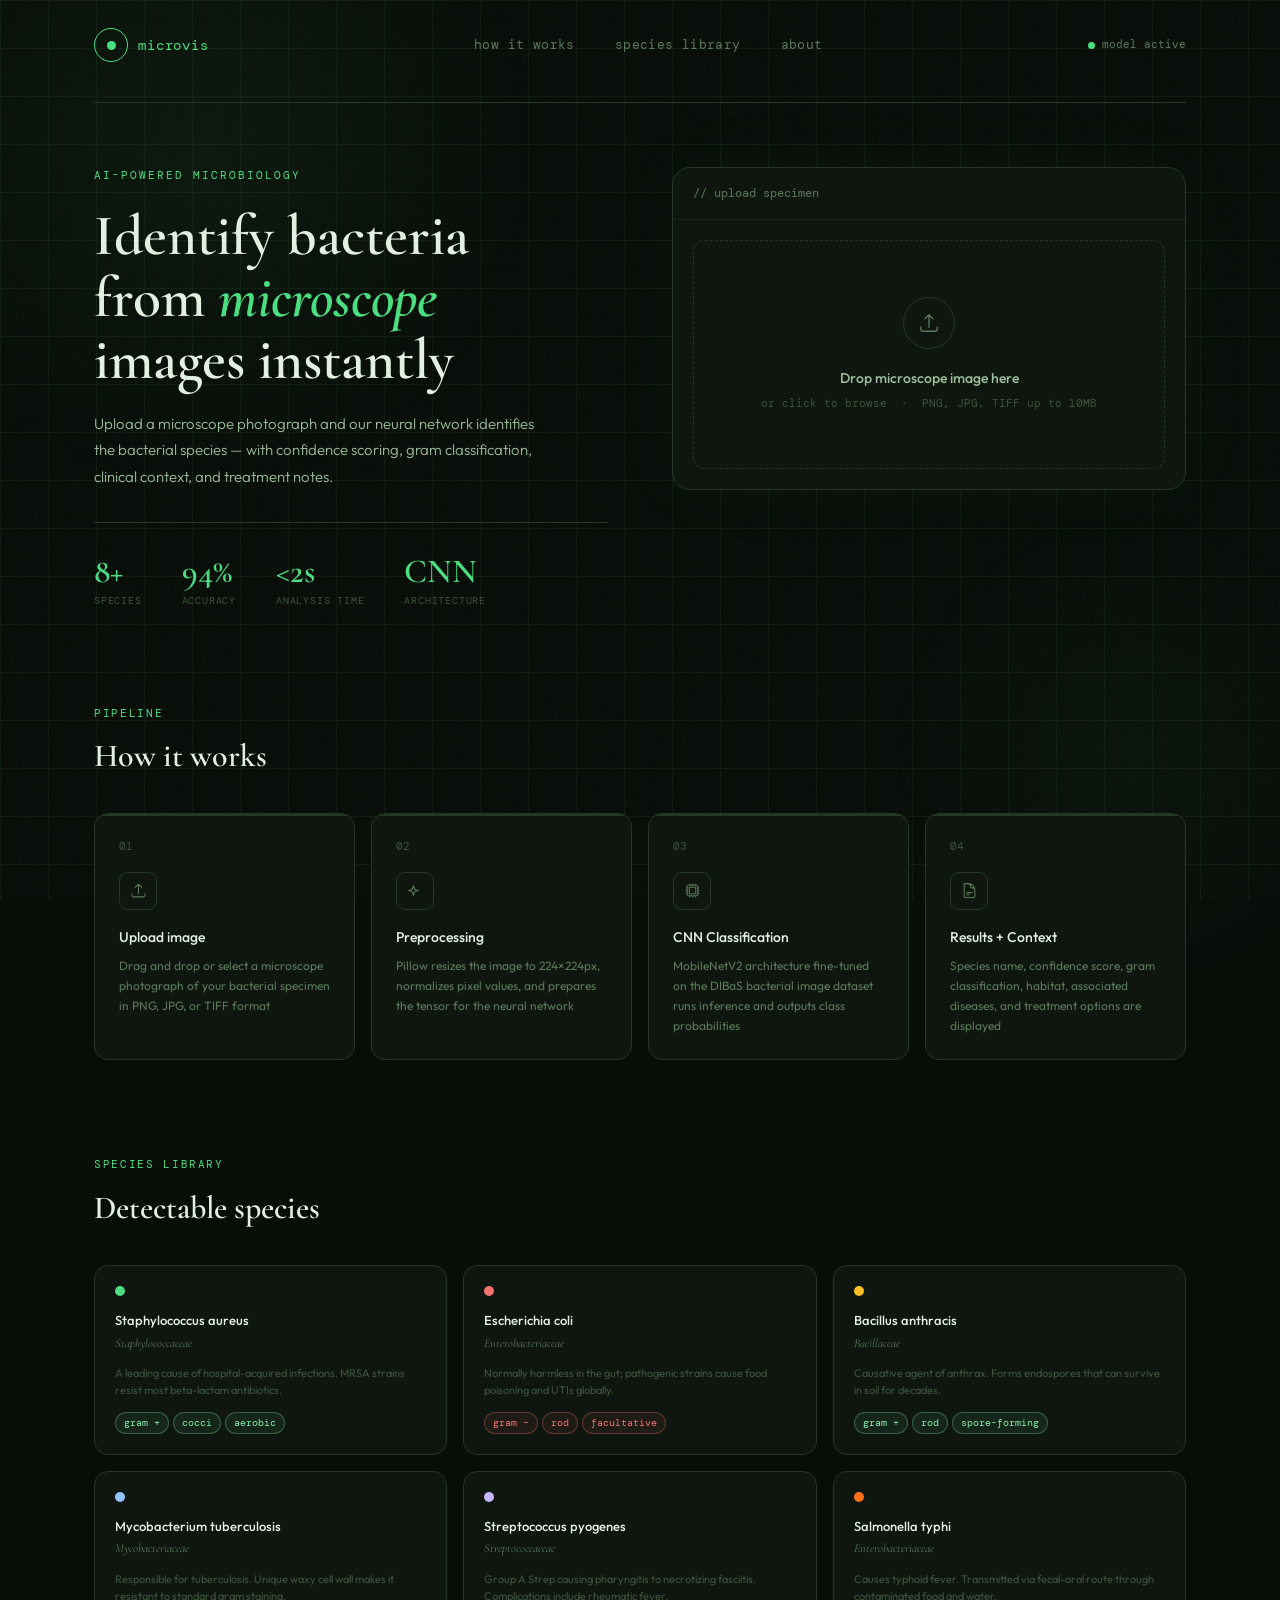
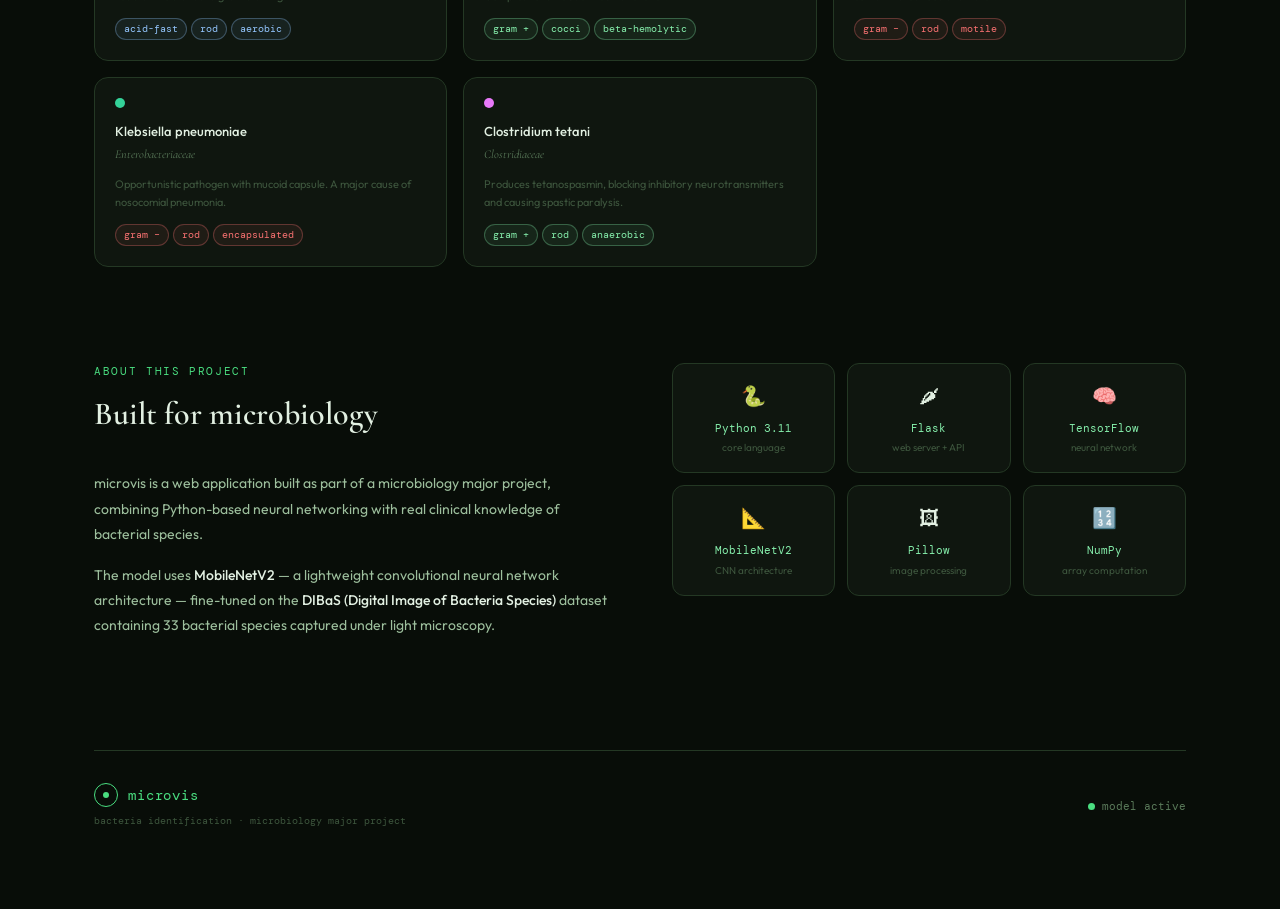
==== templates/index.html @ f68aeee7 "Add files via upload" ====
<!DOCTYPE html>
<html lang="en">
<head>
<meta charset="UTF-8">
<meta name="viewport" content="width=device-width, initial-scale=1.0">
<title>microvis — Bacteria Identifier</title>
<link rel="preconnect" href="https://fonts.googleapis.com">
<link href="https://fonts.googleapis.com/css2?family=Cormorant+Garamond:ital,wght@0,400;0,500;0,600;1,400&family=DM+Mono:wght@400;500&family=Outfit:wght@300;400;500;600&display=swap" rel="stylesheet">
<link rel="stylesheet" href="/static/css/style.css">
</head>
<body>

<div class="noise"></div>
<div class="grid-bg"></div>
<div class="glow-orb"></div>
<div class="glow-orb2"></div>

<div class="wrap">

  <!-- ── HEADER ── -->
  <header>
    <div class="logo">
      <div class="logo-icon"></div>
      <span class="logo-text">microvis</span>
    </div>
    <nav class="nav">
      <a href="#how-it-works">how it works</a>
      <a href="#species">species library</a>
      <a href="#about">about</a>
    </nav>
    <div class="model-status">
      <div class="status-dot"></div>
      <span>model active</span>
    </div>
  </header>

  <!-- ── HERO ── -->
  <section class="hero">
    <div class="hero-left">
      <div class="eyebrow">AI-powered microbiology</div>
      <h1 class="hero-title">
        Identify bacteria<br>
        from <em>microscope</em><br>
        images instantly
      </h1>
      <p class="hero-sub">
        Upload a microscope photograph and our neural network identifies the bacterial
        species — with confidence scoring, gram classification, clinical context, and treatment notes.
      </p>
      <div class="stats-row">
        <div class="stat">
          <div class="stat-num">8+</div>
          <div class="stat-label">species</div>
        </div>
        <div class="stat">
          <div class="stat-num">94%</div>
          <div class="stat-label">accuracy</div>
        </div>
        <div class="stat">
          <div class="stat-num">&lt;2s</div>
          <div class="stat-label">analysis time</div>
        </div>
        <div class="stat">
          <div class="stat-num">CNN</div>
          <div class="stat-label">architecture</div>
        </div>
      </div>
    </div>

    <!-- ── UPLOAD CARD ── -->
    <div class="upload-card">
      <div class="upload-header">
        <span class="upload-title">// upload specimen</span>
        <div class="upload-actions">
          <button class="reset-btn" id="resetBtn" onclick="resetUpload()" style="display:none">↺ reset</button>
        </div>
      </div>

      <!-- Drop Zone -->
      <div class="drop-zone" id="dropZone">
        <input type="file" id="fileInput" accept="image/*">
        <label for="fileInput" class="drop-label">
          <div class="drop-icon">
            <svg fill="none" viewBox="0 0 24 24" stroke-width="1.5" stroke="currentColor">
              <path stroke-linecap="round" stroke-linejoin="round" d="M3 16.5v2.25A2.25 2.25 0 005.25 21h13.5A2.25 2.25 0 0021 18.75V16.5m-13.5-9L12 3m0 0l4.5 4.5M12 3v13.5"/>
            </svg>
          </div>
          <div class="drop-text">Drop microscope image here</div>
          <div class="drop-sub">or click to browse &nbsp;·&nbsp; PNG, JPG, TIFF up to 10MB</div>
        </label>
      </div>

      <!-- Preview -->
      <div class="preview-area" id="previewArea" style="display:none">
        <div class="preview-img-wrap">
          <img id="previewImg" src="" alt="Preview">
          <div class="preview-overlay">
            <div class="preview-meta">
              <span class="preview-filename" id="previewName"></span>
              <span class="preview-size" id="previewSize"></span>
            </div>
          </div>
        </div>
        <button class="analyze-btn" id="analyzeBtn" onclick="runAnalysis()">
          <svg width="16" height="16" fill="none" viewBox="0 0 24 24" stroke-width="2" stroke="currentColor">
            <path stroke-linecap="round" stroke-linejoin="round" d="M9.813 15.904L9 18.75l-.813-2.846a4.5 4.5 0 00-3.09-3.09L2.25 12l2.846-.813a4.5 4.5 0 003.09-3.09L9 5.25l.813 2.846a4.5 4.5 0 003.09 3.09L15.75 12l-2.846.813a4.5 4.5 0 00-3.09 3.09z"/>
          </svg>
          analyze specimen
        </button>
      </div>

      <!-- Loading -->
      <div class="result-loading" id="resultLoading" style="display:none">
        <div class="loader-wrap">
          <div class="loader"><span></span><span></span><span></span><span></span></div>
          <div class="loading-steps" id="loadingSteps">
            <div class="lstep active" data-step="0">initializing neural network</div>
            <div class="lstep" data-step="1">preprocessing image</div>
            <div class="lstep" data-step="2">extracting features</div>
            <div class="lstep" data-step="3">running classification</div>
            <div class="lstep" data-step="4">computing confidence</div>
          </div>
        </div>
      </div>

      <!-- Result -->
      <div class="result-panel" id="resultPanel" style="display:none">
        <div class="result-badge">
          <div class="result-dot"></div>
          <span>specimen identified</span>
        </div>
        <div class="result-top">
          <div>
            <div class="result-name" id="rName"></div>
            <div class="result-latin" id="rFamily"></div>
          </div>
          <div class="result-conf-circle" id="rConfCircle">
            <svg viewBox="0 0 44 44" class="conf-svg">
              <circle cx="22" cy="22" r="18" fill="none" stroke="var(--border2)" stroke-width="2"/>
              <circle cx="22" cy="22" r="18" fill="none" stroke="var(--accent)" stroke-width="2"
                stroke-dasharray="113" stroke-dashoffset="113"
                stroke-linecap="round" transform="rotate(-90 22 22)"
                id="confCirclePath"/>
            </svg>
            <div class="conf-label-inner">
              <span class="conf-pct" id="rConfPct">0%</span>
              <span class="conf-word">conf.</span>
            </div>
          </div>
        </div>

        <div class="result-tags" id="rTags"></div>

        <div class="result-section">
          <div class="result-section-label">clinical significance</div>
          <div class="result-section-text" id="rClinical"></div>
        </div>

        <div class="result-grid">
          <div class="result-mini">
            <div class="result-mini-label">habitat</div>
            <div class="result-mini-val" id="rHabitat"></div>
          </div>
          <div class="result-mini">
            <div class="result-mini-label">treatment</div>
            <div class="result-mini-val" id="rTreatment"></div>
          </div>
        </div>

        <div class="result-section">
          <div class="result-section-label">associated diseases</div>
          <div class="disease-tags" id="rDiseases"></div>
        </div>

        <div class="alt-predictions" id="altPredictions"></div>
      </div>
    </div>
  </section>

  <!-- ── HOW IT WORKS ── -->
  <section id="how-it-works" class="section">
    <div class="section-eyebrow">pipeline</div>
    <div class="section-title">How it works</div>
    <div class="steps">
      <div class="step">
        <div class="step-num">01</div>
        <div class="step-icon">
          <svg fill="none" viewBox="0 0 24 24" stroke-width="1.5" stroke="currentColor">
            <path stroke-linecap="round" stroke-linejoin="round" d="M3 16.5v2.25A2.25 2.25 0 005.25 21h13.5A2.25 2.25 0 0021 18.75V16.5m-13.5-9L12 3m0 0l4.5 4.5M12 3v13.5"/>
          </svg>
        </div>
        <div class="step-name">Upload image</div>
        <div class="step-desc">Drag and drop or select a microscope photograph of your bacterial specimen in PNG, JPG, or TIFF format</div>
      </div>
      <div class="step">
        <div class="step-num">02</div>
        <div class="step-icon">
          <svg fill="none" viewBox="0 0 24 24" stroke-width="1.5" stroke="currentColor">
            <path stroke-linecap="round" stroke-linejoin="round" d="M9.813 15.904L9 18.75l-.813-2.846a4.5 4.5 0 00-3.09-3.09L2.25 12l2.846-.813a4.5 4.5 0 003.09-3.09L9 5.25l.813 2.846a4.5 4.5 0 003.09 3.09L15.75 12l-2.846.813a4.5 4.5 0 00-3.09 3.09z"/>
          </svg>
        </div>
        <div class="step-name">Preprocessing</div>
        <div class="step-desc">Pillow resizes the image to 224×224px, normalizes pixel values, and prepares the tensor for the neural network</div>
      </div>
      <div class="step">
        <div class="step-num">03</div>
        <div class="step-icon">
          <svg fill="none" viewBox="0 0 24 24" stroke-width="1.5" stroke="currentColor">
            <path stroke-linecap="round" stroke-linejoin="round" d="M8.25 3v1.5M4.5 8.25H3m18 0h-1.5M4.5 12H3m18 0h-1.5m-15 3.75H3m18 0h-1.5M8.25 19.5V21M12 3v1.5m0 15V21m3.75-18v1.5m0 15V21m-9-1.5h10.5a2.25 2.25 0 002.25-2.25V6.75a2.25 2.25 0 00-2.25-2.25H6.75A2.25 2.25 0 004.5 6.75v10.5a2.25 2.25 0 002.25 2.25zm.75-12h9v9h-9v-9z"/>
          </svg>
        </div>
        <div class="step-name">CNN Classification</div>
        <div class="step-desc">MobileNetV2 architecture fine-tuned on the DIBaS bacterial image dataset runs inference and outputs class probabilities</div>
      </div>
      <div class="step">
        <div class="step-num">04</div>
        <div class="step-icon">
          <svg fill="none" viewBox="0 0 24 24" stroke-width="1.5" stroke="currentColor">
            <path stroke-linecap="round" stroke-linejoin="round" d="M19.5 14.25v-2.625a3.375 3.375 0 00-3.375-3.375h-1.5A1.125 1.125 0 0113.5 7.125v-1.5a3.375 3.375 0 00-3.375-3.375H8.25m0 12.75h7.5m-7.5 3H12M10.5 2.25H5.625c-.621 0-1.125.504-1.125 1.125v17.25c0 .621.504 1.125 1.125 1.125h12.75c.621 0 1.125-.504 1.125-1.125V11.25a9 9 0 00-9-9z"/>
          </svg>
        </div>
        <div class="step-name">Results + Context</div>
        <div class="step-desc">Species name, confidence score, gram classification, habitat, associated diseases, and treatment options are displayed</div>
      </div>
    </div>
  </section>

  <!-- ── SPECIES LIBRARY ── -->
  <section id="species" class="section">
    <div class="section-eyebrow">species library</div>
    <div class="section-title">Detectable species</div>
    <div class="bacteria-grid" id="bacGrid"></div>
  </section>

  <!-- ── ABOUT ── -->
  <section id="about" class="section about-section">
    <div class="about-left">
      <div class="section-eyebrow">about this project</div>
      <div class="section-title">Built for microbiology</div>
      <p class="about-text">
        microvis is a web application built as part of a microbiology major project, combining
        Python-based neural networking with real clinical knowledge of bacterial species.
      </p>
      <p class="about-text">
        The model uses <strong>MobileNetV2</strong> — a lightweight convolutional neural network
        architecture — fine-tuned on the <strong>DIBaS (Digital Image of Bacteria Species)</strong>
        dataset containing 33 bacterial species captured under light microscopy.
      </p>
    </div>
    <div class="tech-grid">
      <div class="tech-card">
        <div class="tech-icon">🐍</div>
        <div class="tech-name">Python 3.11</div>
        <div class="tech-role">core language</div>
      </div>
      <div class="tech-card">
        <div class="tech-icon">🌶</div>
        <div class="tech-name">Flask</div>
        <div class="tech-role">web server + API</div>
      </div>
      <div class="tech-card">
        <div class="tech-icon">🧠</div>
        <div class="tech-name">TensorFlow</div>
        <div class="tech-role">neural network</div>
      </div>
      <div class="tech-card">
        <div class="tech-icon">📐</div>
        <div class="tech-name">MobileNetV2</div>
        <div class="tech-role">CNN architecture</div>
      </div>
      <div class="tech-card">
        <div class="tech-icon">🖼</div>
        <div class="tech-name">Pillow</div>
        <div class="tech-role">image processing</div>
      </div>
      <div class="tech-card">
        <div class="tech-icon">🔢</div>
        <div class="tech-name">NumPy</div>
        <div class="tech-role">array computation</div>
      </div>
    </div>
  </section>

  <!-- ── FOOTER ── -->
  <footer>
    <div class="footer-left">
      <div class="logo">
        <div class="logo-icon small"></div>
        <span class="logo-text">microvis</span>
      </div>
      <div class="footer-sub">bacteria identification · microbiology major project</div>
    </div>
    <div class="footer-right">
      <div class="model-status">
        <div class="status-dot"></div>
        <span>model active</span>
      </div>
    </div>
  </footer>

</div>

<script src="/static/js/main.js"></script>
</body>
</html>
---- static/css/style.css ----
/* ── Reset & Root ────────────────────────────────────────────────────────────── */
*, *::before, *::after { margin: 0; padding: 0; box-sizing: border-box; }

:root {
  --bg: #080d08;
  --surface: #0f160f;
  --surface2: #141e14;
  --surface3: #192419;
  --border: #1a2a1a;
  --border2: #243824;
  --border3: #2e472e;
  --accent: #4ade80;
  --accent2: #86efac;
  --accent-dim: #14532d;
  --text: #e2f0e2;
  --text2: #9dbf9d;
  --text3: #5a7a5a;
  --text4: #3d553d;
  --danger: #f87171;
  --amber: #fbbf24;
  --blue: #93c5fd;
  --purple: #c4b5fd;
  --font-display: 'Cormorant Garamond', Georgia, serif;
  --font-mono: 'DM Mono', 'Courier New', monospace;
  --font-body: 'Outfit', system-ui, sans-serif;
}

html { scroll-behavior: smooth; }

body {
  background: var(--bg);
  color: var(--text);
  font-family: var(--font-body);
  min-height: 100vh;
  overflow-x: hidden;
  line-height: 1.6;
}

/* ── Background Effects ──────────────────────────────────────────────────────── */
.noise {
  position: fixed; inset: 0; pointer-events: none; opacity: 0.025; z-index: 0;
  background-image: url("data:image/svg+xml,%3Csvg viewBox='0 0 256 256' xmlns='http://www.w3.org/2000/svg'%3E%3Cfilter id='n'%3E%3CfeTurbulence type='fractalNoise' baseFrequency='0.9' numOctaves='4' stitchTiles='stitch'/%3E%3C/filter%3E%3Crect width='100%25' height='100%25' filter='url(%23n)'/%3E%3C/svg%3E");
}

.grid-bg {
  position: fixed; inset: 0; pointer-events: none; z-index: 0;
  background-image: linear-gradient(var(--border) 1px, transparent 1px),
    linear-gradient(90deg, var(--border) 1px, transparent 1px);
  background-size: 48px 48px;
  opacity: 0.5;
}

.glow-orb {
  position: fixed; width: 700px; height: 700px; border-radius: 50%;
  background: radial-gradient(circle, rgba(74,222,128,0.055) 0%, transparent 70%);
  top: -200px; left: -150px; pointer-events: none; z-index: 0;
}
.glow-orb2 {
  position: fixed; width: 500px; height: 500px; border-radius: 50%;
  background: radial-gradient(circle, rgba(74,222,128,0.035) 0%, transparent 70%);
  bottom: -100px; right: -100px; pointer-events: none; z-index: 0;
}

/* ── Layout ──────────────────────────────────────────────────────────────────── */
.wrap {
  position: relative; z-index: 1;
  max-width: 1140px; margin: 0 auto;
  padding: 0 1.5rem 5rem;
}

/* ── Header ──────────────────────────────────────────────────────────────────── */
header {
  display: flex; align-items: center; justify-content: space-between;
  padding: 1.75rem 0 2.5rem;
  border-bottom: 0.5px solid var(--border2);
  margin-bottom: 4rem;
  animation: fadeDown 0.6s ease both;
}

.logo { display: flex; align-items: center; gap: 10px; text-decoration: none; }
.logo-icon {
  width: 34px; height: 34px; border: 1.5px solid var(--accent); border-radius: 50%;
  display: flex; align-items: center; justify-content: center; position: relative;
}
.logo-icon::before {
  content: ''; position: absolute; width: 9px; height: 9px;
  border-radius: 50%; background: var(--accent);
  animation: pulse 2.4s ease-in-out infinite;
}
.logo-icon.small { width: 24px; height: 24px; }
.logo-icon.small::before { width: 6px; height: 6px; }
.logo-text {
  font-family: var(--font-mono); font-size: 14px;
  color: var(--accent); letter-spacing: 0.06em;
}

.nav { display: flex; gap: 2.5rem; }
.nav a {
  font-size: 13px; color: var(--text3); text-decoration: none;
  transition: color 0.2s; font-family: var(--font-mono); letter-spacing: 0.03em;
}
.nav a:hover { color: var(--text2); }

.model-status {
  display: flex; align-items: center; gap: 7px;
  font-family: var(--font-mono); font-size: 11px; color: var(--text3);
}
.status-dot {
  width: 7px; height: 7px; border-radius: 50%; background: var(--accent);
  animation: pulse 2.4s ease-in-out infinite;
}

/* ── Animations ──────────────────────────────────────────────────────────────── */
@keyframes pulse {
  0%, 100% { transform: scale(1); opacity: 1; }
  50% { transform: scale(1.4); opacity: 0.5; }
}
@keyframes fadeDown {
  from { opacity: 0; transform: translateY(-12px); }
  to { opacity: 1; transform: translateY(0); }
}
@keyframes fadeUp {
  from { opacity: 0; transform: translateY(16px); }
  to { opacity: 1; transform: translateY(0); }
}
@keyframes bounce {
  0%, 80%, 100% { transform: scale(0.5); opacity: 0.3; }
  40% { transform: scale(1); opacity: 1; }
}
@keyframes fillBar {
  from { width: 0; }
}
@keyframes spin {
  to { transform: rotate(360deg); }
}

/* ── Hero ────────────────────────────────────────────────────────────────────── */
.hero {
  display: grid; grid-template-columns: 1fr 1fr;
  gap: 4rem; align-items: start;
  margin-bottom: 6rem;
  animation: fadeUp 0.7s ease 0.1s both;
}

.eyebrow {
  font-family: var(--font-mono); font-size: 11px; color: var(--accent);
  letter-spacing: 0.18em; text-transform: uppercase; margin-bottom: 1.25rem;
}
.hero-title {
  font-family: var(--font-display); font-size: clamp(2.6rem, 4.5vw, 4.2rem);
  font-weight: 600; line-height: 1.08; color: var(--text); margin-bottom: 1.25rem;
}
.hero-title em { color: var(--accent); font-style: italic; }
.hero-sub {
  font-size: 15px; color: var(--text2); line-height: 1.75;
  font-weight: 300; margin-bottom: 2rem; max-width: 440px;
}

.stats-row { display: flex; gap: 2.5rem; margin-top: 2rem; padding-top: 2rem; border-top: 0.5px solid var(--border2); }
.stat {}
.stat-num { font-family: var(--font-display); font-size: 2.1rem; font-weight: 600; color: var(--accent); line-height: 1; }
.stat-label { font-size: 10px; color: var(--text4); font-family: var(--font-mono); letter-spacing: 0.08em; margin-top: 4px; text-transform: uppercase; }

/* ── Upload Card ─────────────────────────────────────────────────────────────── */
.upload-card {
  background: var(--surface); border: 0.5px solid var(--border2);
  border-radius: 18px; overflow: hidden;
  box-shadow: 0 0 80px rgba(74,222,128,0.04);
}
.upload-header {
  padding: 1rem 1.25rem; border-bottom: 0.5px solid var(--border);
  display: flex; align-items: center; justify-content: space-between;
}
.upload-title { font-size: 12px; color: var(--text3); font-family: var(--font-mono); }
.reset-btn {
  font-size: 11px; font-family: var(--font-mono); color: var(--text3);
  background: none; border: 0.5px solid var(--border2); border-radius: 20px;
  padding: 4px 12px; cursor: pointer; transition: all 0.2s;
}
.reset-btn:hover { color: var(--text2); border-color: var(--border3); }

/* Drop Zone */
.drop-zone { margin: 1.25rem; position: relative; }
#fileInput { display: none; }
.drop-label {
  display: flex; flex-direction: column; align-items: center;
  border: 1px dashed var(--border2); border-radius: 12px;
  padding: 3.5rem 2rem; text-align: center; cursor: pointer;
  transition: all 0.3s;
}
.drop-label:hover { border-color: var(--accent); background: rgba(74,222,128,0.025); }
.drop-zone.dragover .drop-label { border-color: var(--accent); background: rgba(74,222,128,0.04); }
.drop-icon {
  width: 52px; height: 52px; margin-bottom: 1.1rem;
  border: 0.5px solid var(--border2); border-radius: 50%;
  display: flex; align-items: center; justify-content: center;
  transition: all 0.3s;
}
.drop-label:hover .drop-icon { border-color: var(--accent); background: rgba(74,222,128,0.08); }
.drop-icon svg { width: 22px; height: 22px; color: var(--text3); transition: color 0.3s; }
.drop-label:hover .drop-icon svg { color: var(--accent); }
.drop-text { font-size: 14px; color: var(--text2); margin-bottom: 0.35rem; font-weight: 500; }
.drop-sub { font-size: 11px; color: var(--text4); font-family: var(--font-mono); }

/* Preview */
.preview-area { margin: 0 1.25rem 0; }
.preview-img-wrap { position: relative; border-radius: 12px; overflow: hidden; margin-bottom: 1rem; }
#previewImg { width: 100%; height: 220px; object-fit: cover; display: block; }
.preview-overlay {
  position: absolute; inset: 0;
  background: linear-gradient(to top, rgba(8,13,8,0.92) 0%, transparent 55%);
}
.preview-meta { position: absolute; bottom: 12px; left: 14px; right: 14px; }
.preview-filename { font-family: var(--font-mono); font-size: 11px; color: var(--accent2); display: block; }
.preview-size { font-family: var(--font-mono); font-size: 10px; color: var(--text3); margin-top: 2px; display: block; }

.analyze-btn {
  display: flex; align-items: center; justify-content: center; gap: 8px;
  width: 100%; padding: 13px; margin-bottom: 1.25rem;
  background: var(--accent); color: #050f05;
  font-weight: 600; font-size: 14px; letter-spacing: 0.02em;
  border: none; border-radius: 10px; cursor: pointer;
  transition: all 0.2s; font-family: var(--font-body);
}
.analyze-btn:hover { background: var(--accent2); transform: translateY(-1px); }
.analyze-btn:active { transform: scale(0.98); }

/* Loading */
.result-loading { padding: 2rem 1.25rem 1.5rem; }
.loader-wrap { display: flex; flex-direction: column; align-items: center; gap: 1.25rem; }
.loader { display: flex; gap: 5px; }
.loader span {
  width: 7px; height: 7px; border-radius: 50%; background: var(--accent);
  animation: bounce 1.3s ease-in-out infinite;
}
.loader span:nth-child(2) { animation-delay: 0.15s; }
.loader span:nth-child(3) { animation-delay: 0.3s; }
.loader span:nth-child(4) { animation-delay: 0.45s; }
.loading-steps { text-align: center; }
.lstep {
  font-family: var(--font-mono); font-size: 11px; color: var(--text4);
  padding: 3px 0; transition: color 0.3s; display: none;
}
.lstep.active { display: block; color: var(--text2); }

/* Result Panel */
.result-panel { padding: 1.25rem; animation: fadeUp 0.4s ease both; }
.result-badge {
  display: inline-flex; align-items: center; gap: 7px;
  font-family: var(--font-mono); font-size: 10px; color: var(--accent);
  background: rgba(74,222,128,0.08); border: 0.5px solid rgba(74,222,128,0.25);
  padding: 4px 12px; border-radius: 20px; margin-bottom: 1rem; letter-spacing: 0.05em;
}
.result-dot { width: 6px; height: 6px; border-radius: 50%; background: var(--accent); animation: pulse 2s infinite; }

.result-top { display: flex; align-items: flex-start; justify-content: space-between; gap: 1rem; margin-bottom: 1rem; }
.result-name { font-family: var(--font-display); font-size: 1.65rem; font-weight: 600; color: var(--text); line-height: 1.15; }
.result-latin { font-family: var(--font-display); font-size: 13px; color: var(--text3); font-style: italic; margin-top: 3px; }

.result-conf-circle { position: relative; width: 68px; height: 68px; flex-shrink: 0; }
.conf-svg { width: 68px; height: 68px; }
#confCirclePath { transition: stroke-dashoffset 1.2s cubic-bezier(0.4,0,0.2,1); }
.conf-label-inner {
  position: absolute; inset: 0; display: flex; flex-direction: column;
  align-items: center; justify-content: center;
}
.conf-pct { font-family: var(--font-mono); font-size: 13px; font-weight: 500; color: var(--accent); line-height: 1; }
.conf-word { font-family: var(--font-mono); font-size: 8px; color: var(--text4); margin-top: 2px; }

.result-tags { display: flex; flex-wrap: wrap; gap: 5px; margin-bottom: 1rem; }
.rtag {
  font-size: 10px; font-family: var(--font-mono);
  padding: 3px 10px; border-radius: 20px; border: 0.5px solid;
}
.rtag.gp { color: #86efac; border-color: rgba(134,239,172,0.3); background: rgba(134,239,172,0.07); }
.rtag.gn { color: #f87171; border-color: rgba(248,113,113,0.3); background: rgba(248,113,113,0.07); }
.rtag.info { color: #93c5fd; border-color: rgba(147,197,253,0.3); background: rgba(147,197,253,0.07); }
.rtag.neutral { color: var(--text3); border-color: var(--border2); background: var(--surface2); }

.result-section { margin-bottom: 1rem; }
.result-section-label { font-family: var(--font-mono); font-size: 10px; color: var(--text4); letter-spacing: 0.1em; text-transform: uppercase; margin-bottom: 6px; }
.result-section-text { font-size: 12px; color: var(--text2); line-height: 1.7; }

.result-grid { display: grid; grid-template-columns: 1fr 1fr; gap: 0.75rem; margin-bottom: 1rem; }
.result-mini { background: var(--surface2); border: 0.5px solid var(--border); border-radius: 8px; padding: 0.75rem; }
.result-mini-label { font-family: var(--font-mono); font-size: 9px; color: var(--text4); text-transform: uppercase; letter-spacing: 0.1em; margin-bottom: 5px; }
.result-mini-val { font-size: 11px; color: var(--text2); line-height: 1.5; }

.disease-tags { display: flex; flex-wrap: wrap; gap: 5px; }
.dtag {
  font-size: 10px; font-family: var(--font-mono); color: var(--text3);
  border: 0.5px solid var(--border2); border-radius: 4px;
  padding: 3px 8px; background: var(--surface2);
}

.alt-predictions { margin-top: 1rem; padding-top: 1rem; border-top: 0.5px solid var(--border); }
.alt-label { font-family: var(--font-mono); font-size: 10px; color: var(--text4); text-transform: uppercase; letter-spacing: 0.1em; margin-bottom: 8px; }
.alt-item { display: flex; align-items: center; gap: 8px; margin-bottom: 6px; }
.alt-name { font-size: 11px; color: var(--text3); flex: 1; font-style: italic; font-family: var(--font-display); }
.alt-bar-wrap { width: 70px; height: 2px; background: var(--border2); border-radius: 1px; overflow: hidden; }
.alt-bar { height: 100%; background: var(--border3); border-radius: 1px; }
.alt-pct { font-family: var(--font-mono); font-size: 10px; color: var(--text4); min-width: 32px; text-align: right; }

/* ── Sections ────────────────────────────────────────────────────────────────── */
.section { margin-bottom: 6rem; }
.section-eyebrow {
  font-family: var(--font-mono); font-size: 11px; color: var(--accent);
  letter-spacing: 0.15em; text-transform: uppercase; margin-bottom: 0.5rem;
}
.section-title { font-family: var(--font-display); font-size: 2rem; font-weight: 600; color: var(--text); margin-bottom: 2rem; }

/* Steps */
.steps { display: grid; grid-template-columns: repeat(4, 1fr); gap: 1rem; }
.step {
  background: var(--surface); border: 0.5px solid var(--border2);
  border-radius: 14px; padding: 1.5rem; position: relative; overflow: hidden;
  transition: border-color 0.3s, transform 0.3s;
}
.step:hover { border-color: var(--border3); transform: translateY(-2px); }
.step::before {
  content: ''; position: absolute; top: 0; left: 0; right: 0;
  height: 2px; background: var(--border2); transition: background 0.3s;
}
.step:hover::before { background: var(--accent); }
.step-num { font-family: var(--font-mono); font-size: 11px; color: var(--text4); margin-bottom: 1rem; }
.step-icon {
  width: 38px; height: 38px; border: 0.5px solid var(--border2); border-radius: 9px;
  display: flex; align-items: center; justify-content: center; margin-bottom: 1rem;
  transition: all 0.3s;
}
.step:hover .step-icon { border-color: var(--border3); }
.step-icon svg { width: 17px; height: 17px; color: var(--text3); }
.step-name { font-size: 14px; font-weight: 500; color: var(--text); margin-bottom: 0.5rem; }
.step-desc { font-size: 12px; color: var(--text3); line-height: 1.65; }

/* Bacteria Grid */
.bacteria-grid { display: grid; grid-template-columns: repeat(3, 1fr); gap: 1rem; }
.bac-card {
  background: var(--surface); border: 0.5px solid var(--border2);
  border-radius: 14px; padding: 1.25rem; cursor: pointer;
  transition: all 0.3s; position: relative; overflow: hidden;
}
.bac-card:hover { border-color: var(--border3); transform: translateY(-2px); background: var(--surface2); }
.bac-card::before {
  content: ''; position: absolute; top: 0; left: 0; right: 0; height: 2px;
  background: transparent; transition: background 0.3s;
}
.bac-card:hover::before { background: var(--accent); }
.bac-dot { width: 10px; height: 10px; border-radius: 50%; margin-bottom: 0.85rem; }
.bac-name { font-size: 13px; font-weight: 500; color: var(--text); margin-bottom: 3px; }
.bac-latin { font-family: var(--font-display); font-size: 12px; color: var(--text3); font-style: italic; margin-bottom: 0.75rem; }
.bac-clinical { font-size: 11px; color: var(--text4); line-height: 1.6; margin-bottom: 0.75rem; }
.bac-tags { display: flex; flex-wrap: wrap; gap: 4px; }
.bac-tag { font-size: 10px; font-family: var(--font-mono); padding: 2px 8px; border-radius: 20px; border: 0.5px solid; }

/* About */
.about-section { display: grid; grid-template-columns: 1fr 1fr; gap: 4rem; align-items: start; }
.about-text { font-size: 14px; color: var(--text2); line-height: 1.8; margin-bottom: 1rem; }
.about-text strong { color: var(--text); font-weight: 500; }
.tech-grid { display: grid; grid-template-columns: repeat(3, 1fr); gap: 0.75rem; }
.tech-card {
  background: var(--surface); border: 0.5px solid var(--border2);
  border-radius: 12px; padding: 1rem; text-align: center; transition: all 0.3s;
}
.tech-card:hover { border-color: var(--border3); background: var(--surface2); }
.tech-icon { font-size: 20px; margin-bottom: 0.5rem; }
.tech-name { font-family: var(--font-mono); font-size: 11px; color: var(--accent2); margin-bottom: 3px; }
.tech-role { font-size: 10px; color: var(--text4); }

/* Footer */
footer {
  border-top: 0.5px solid var(--border2); padding-top: 2rem;
  display: flex; align-items: center; justify-content: space-between;
  margin-top: 4rem;
}
.footer-sub { font-family: var(--font-mono); font-size: 10px; color: var(--text4); margin-top: 6px; }

/* ── Responsive ──────────────────────────────────────────────────────────────── */
@media (max-width: 900px) {
  .hero { grid-template-columns: 1fr; gap: 3rem; }
  .steps { grid-template-columns: repeat(2, 1fr); }
  .bacteria-grid { grid-template-columns: repeat(2, 1fr); }
  .about-section { grid-template-columns: 1fr; }
  .nav { display: none; }
  .stats-row { gap: 1.5rem; }
}
@media (max-width: 580px) {
  .bacteria-grid { grid-template-columns: 1fr; }
  .tech-grid { grid-template-columns: repeat(2, 1fr); }
  .steps { grid-template-columns: 1fr; }
  .result-grid { grid-template-columns: 1fr; }
}
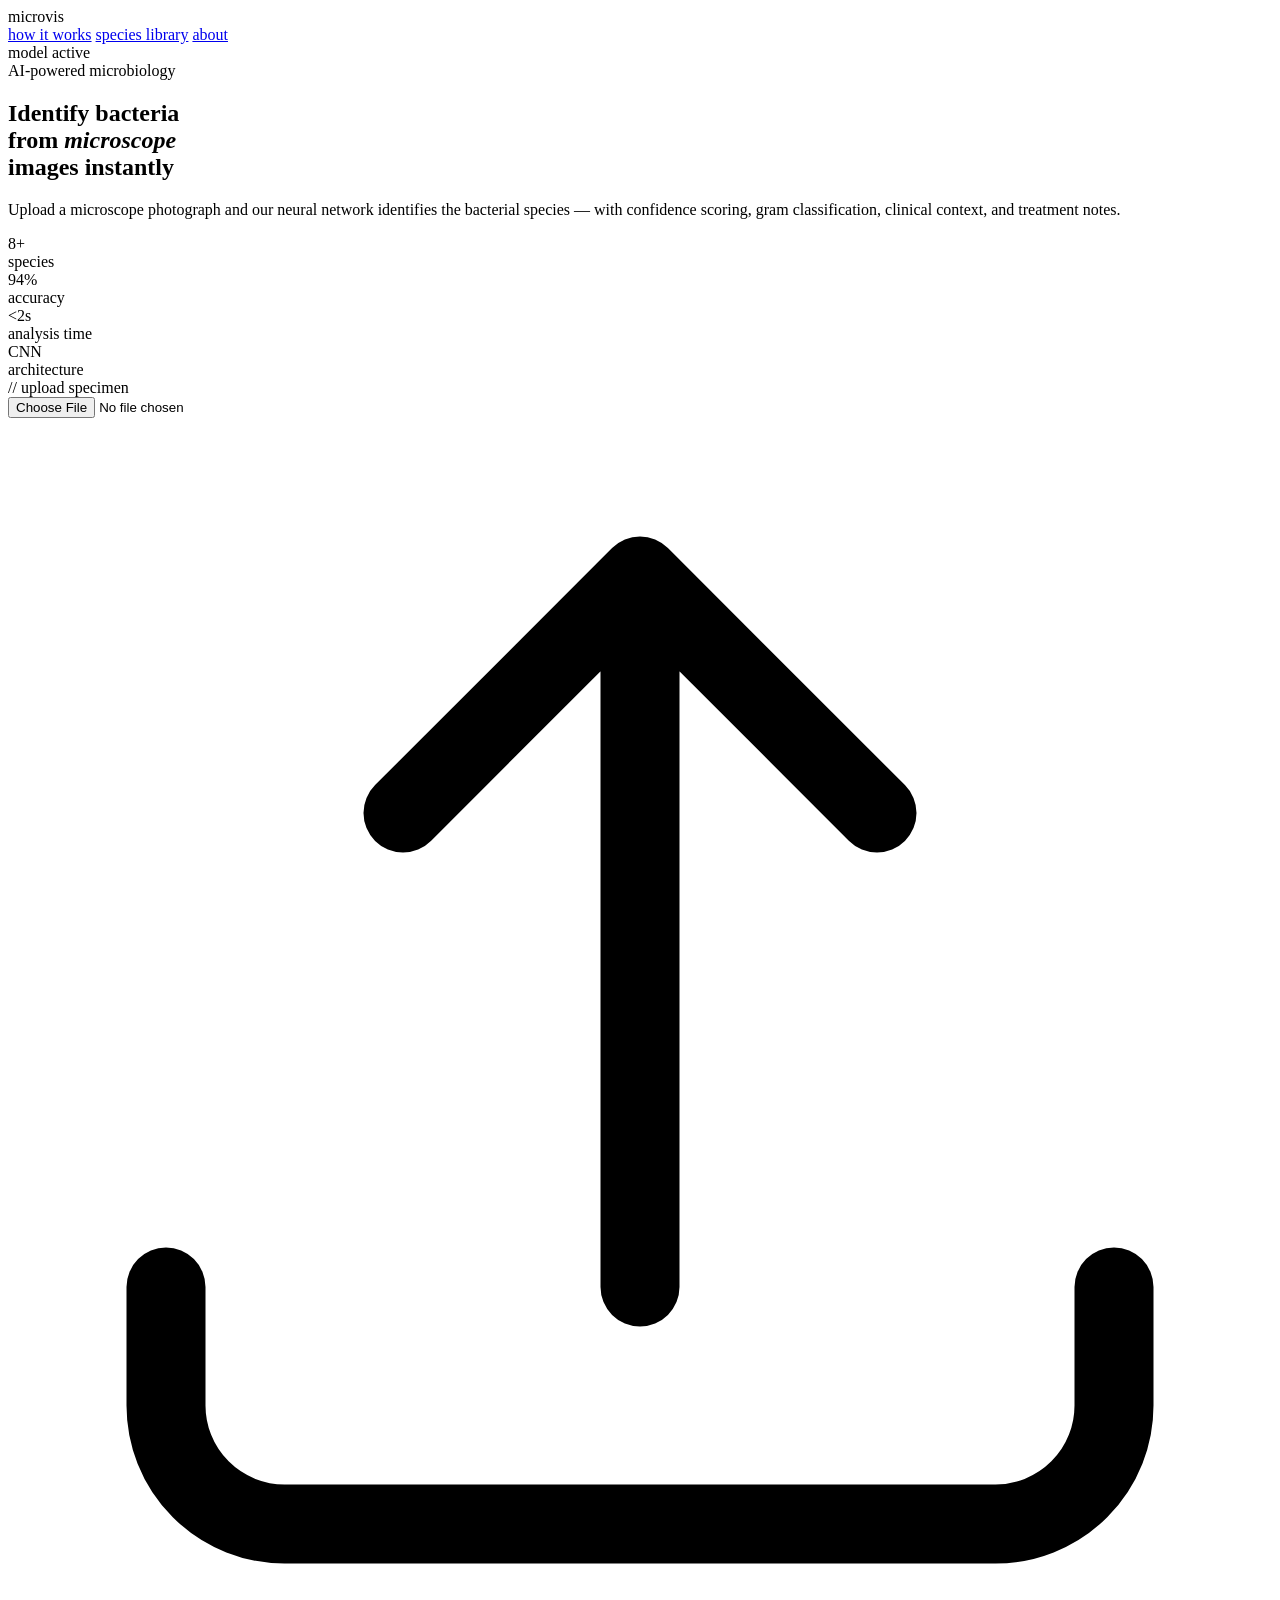
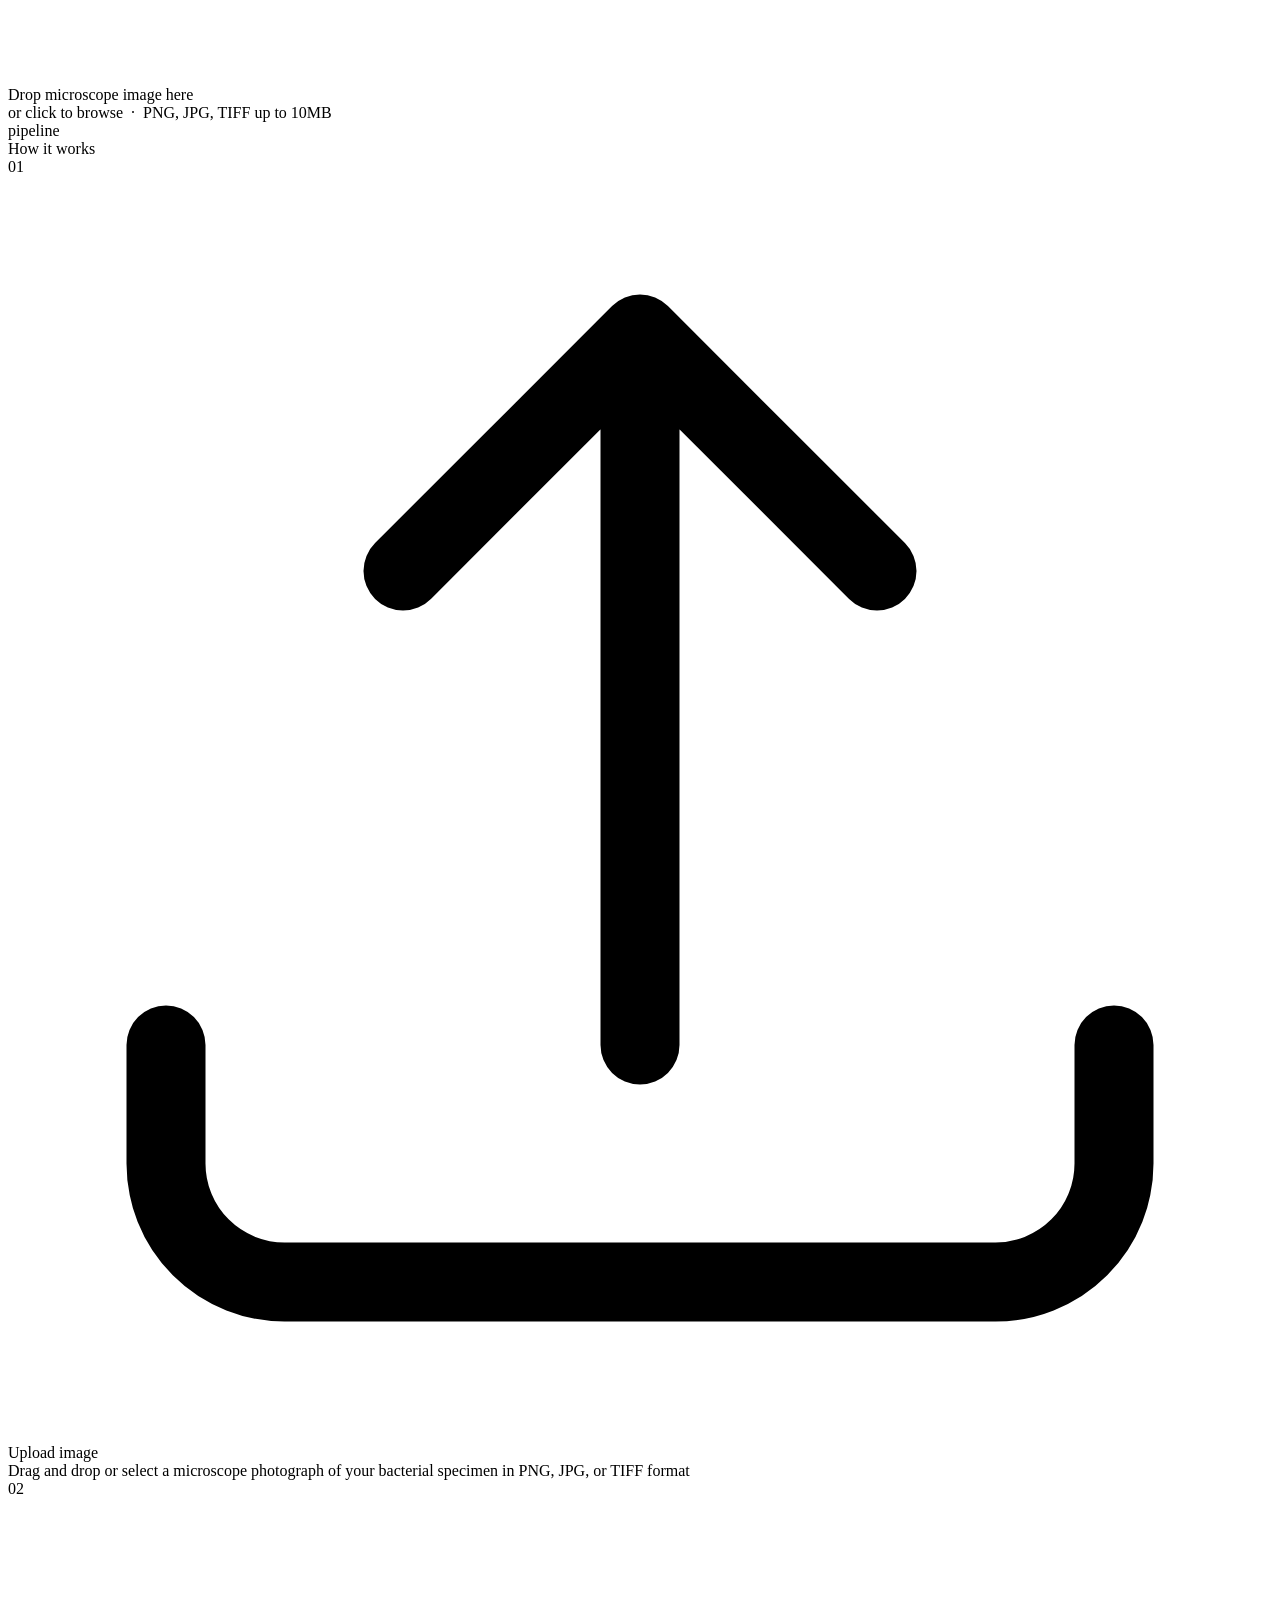
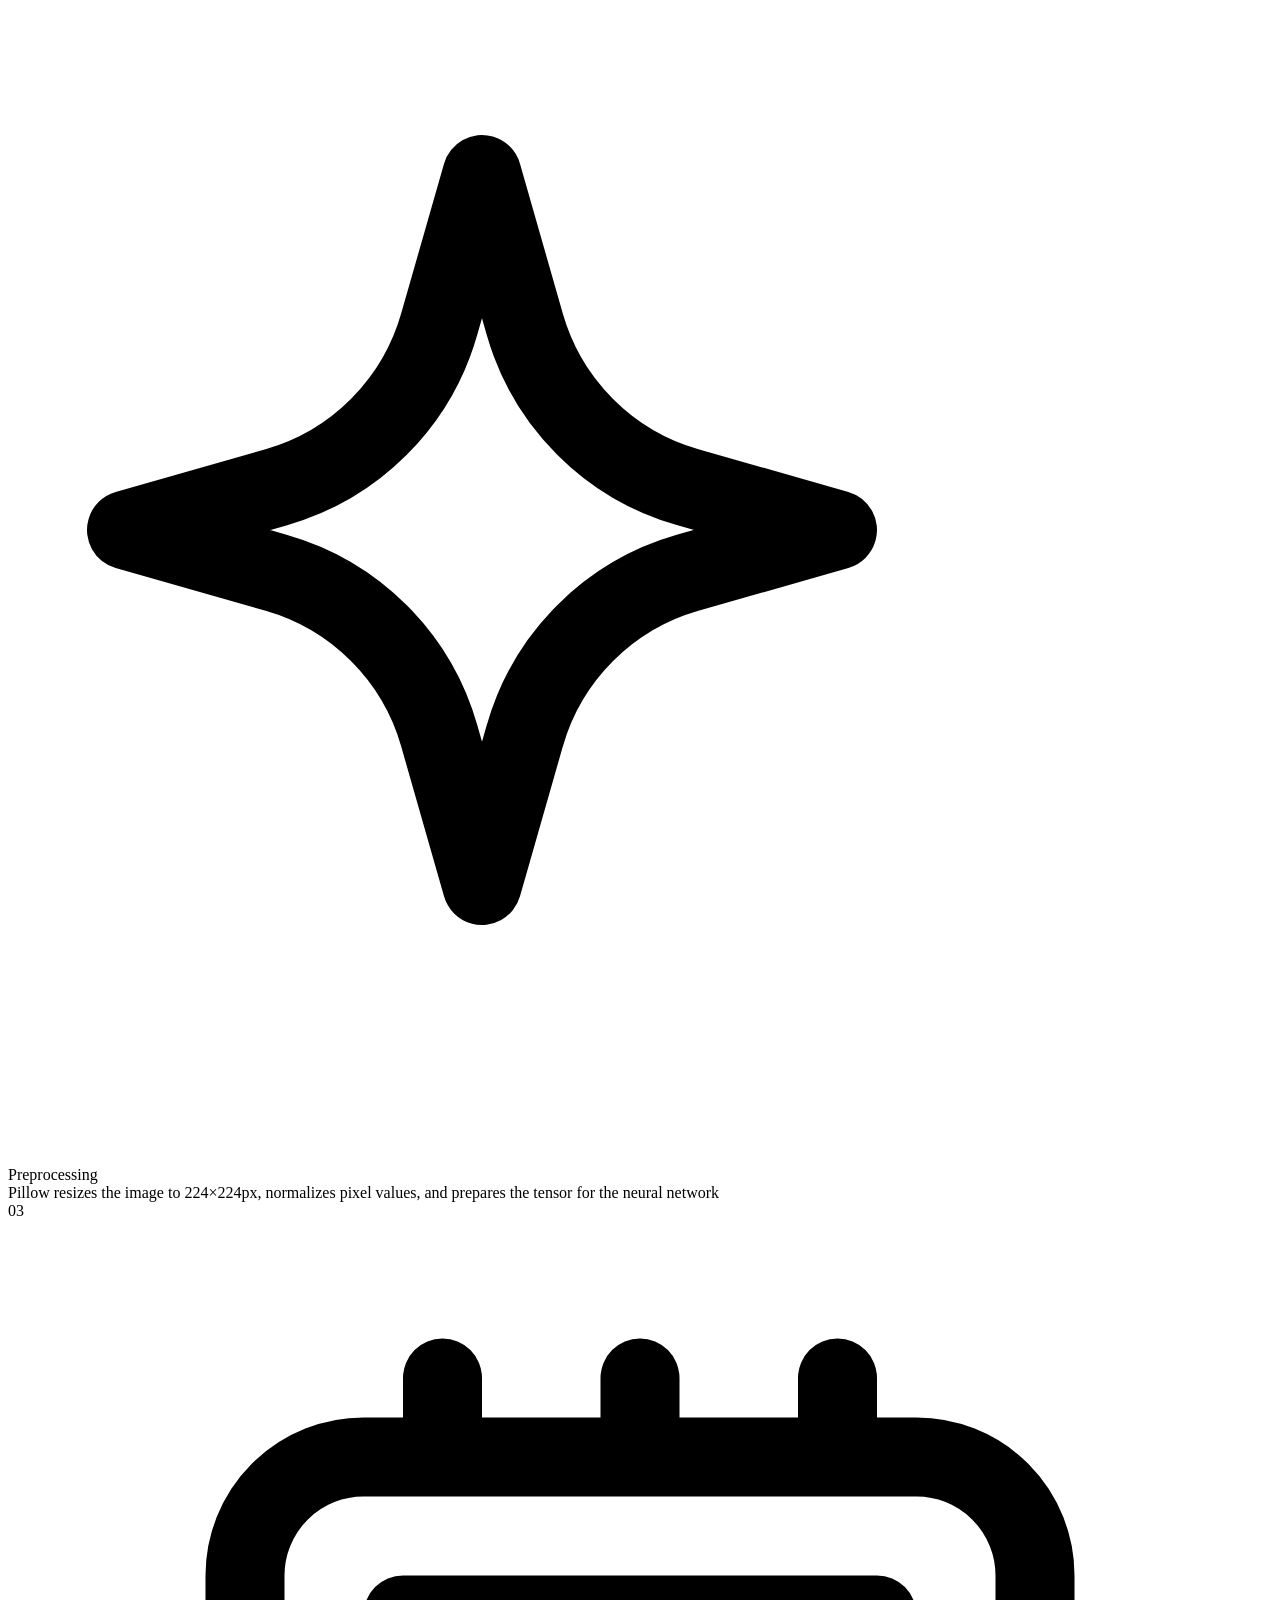
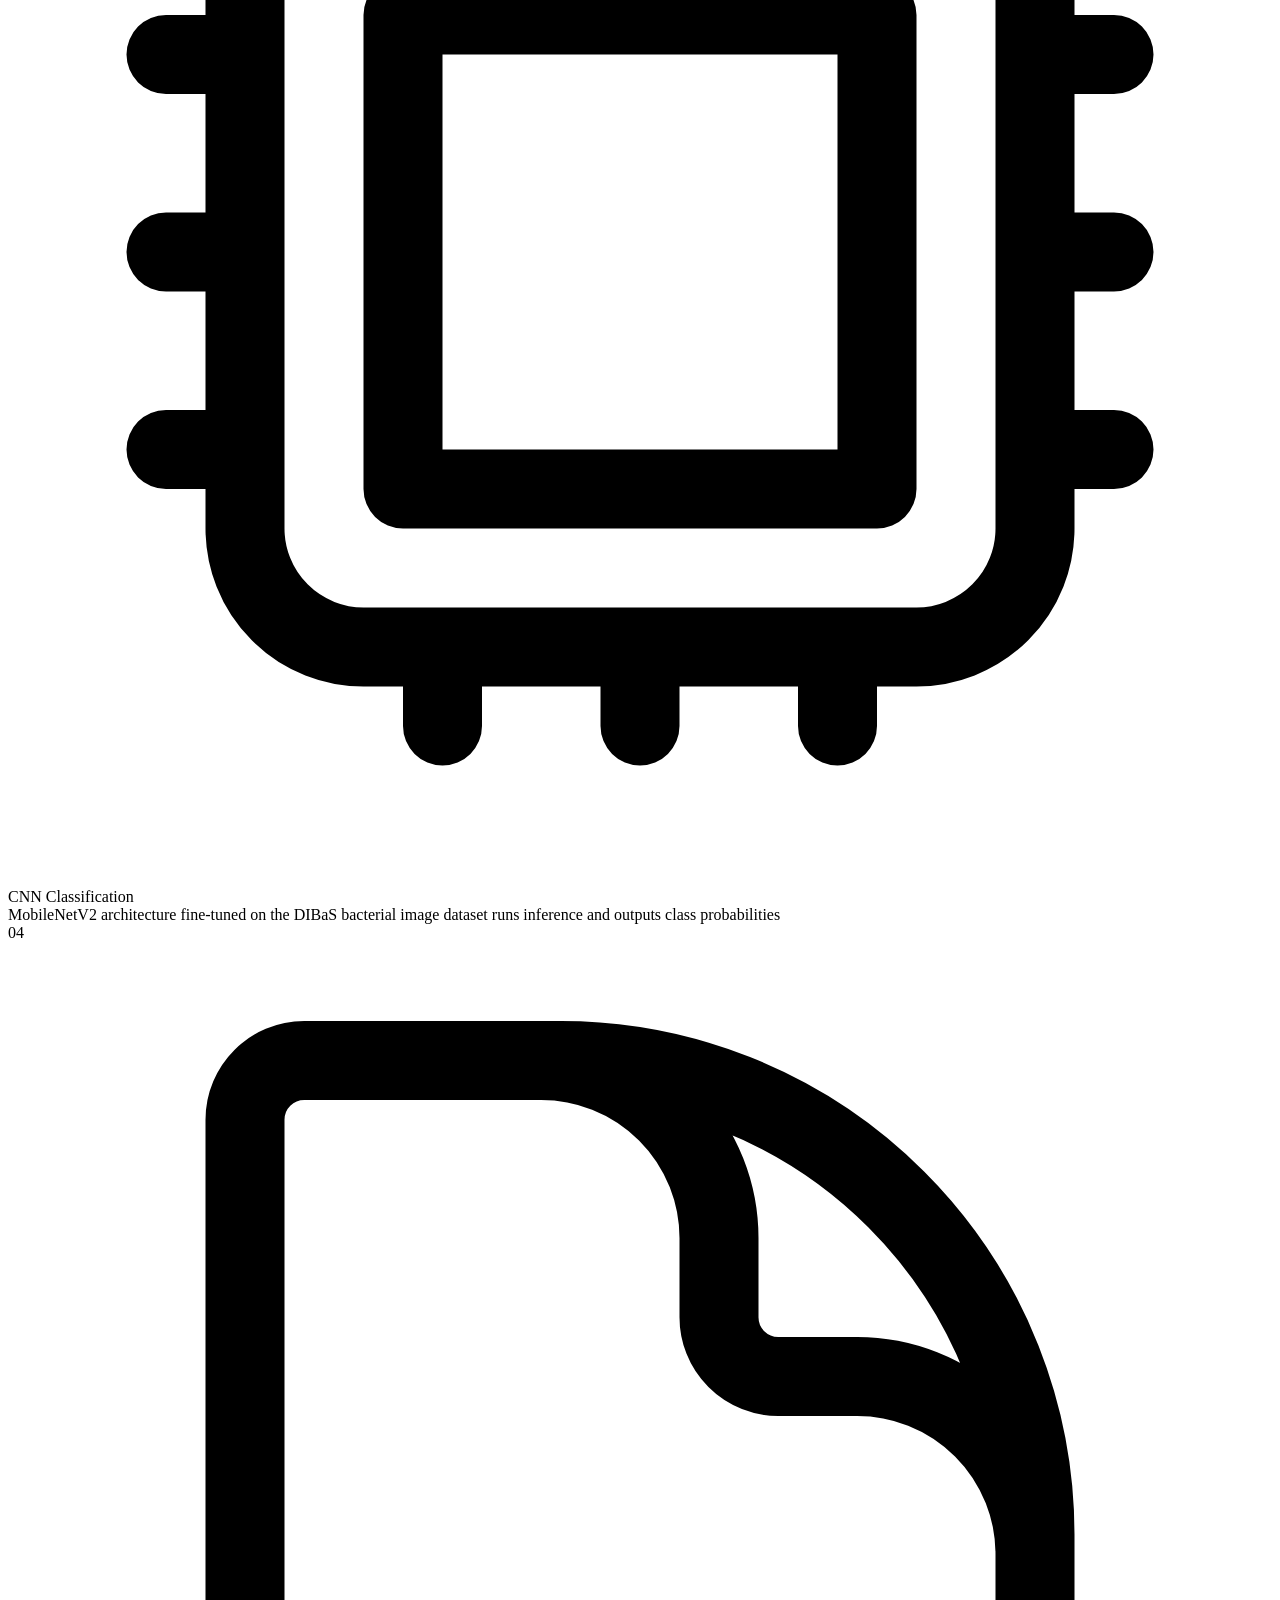
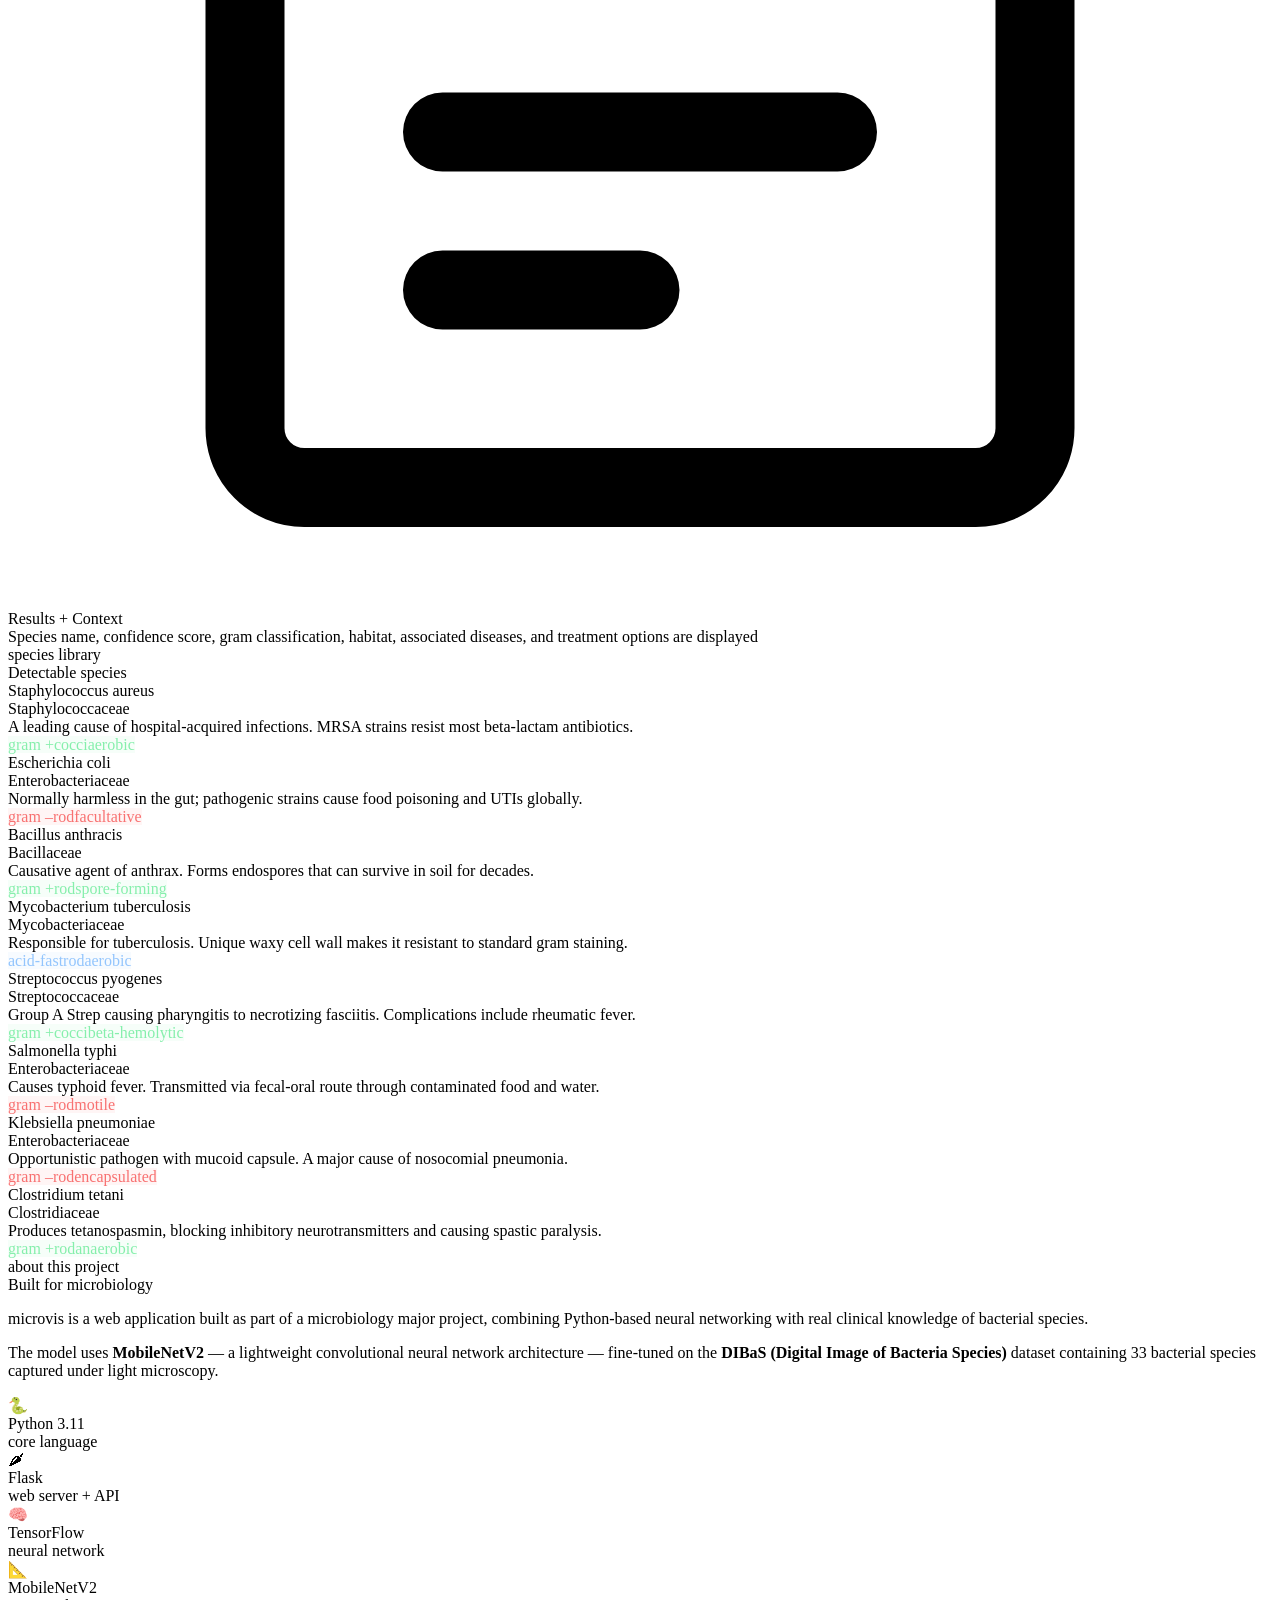
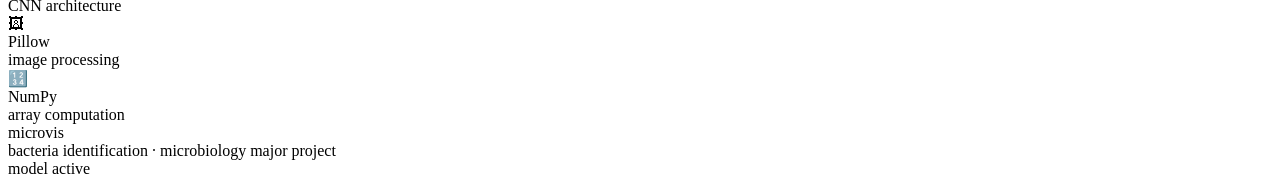
==== commit 61e0f5d2: "Update index.html" ====
--- a/templates/index.html
+++ b/templates/index.html
@@ -6,7 +6,7 @@
 <title>microvis — Bacteria Identifier</title>
 <link rel="preconnect" href="https://fonts.googleapis.com">
 <link href="https://fonts.googleapis.com/css2?family=Cormorant+Garamond:ital,wght@0,400;0,500;0,600;1,400&family=DM+Mono:wght@400;500&family=Outfit:wght@300;400;500;600&display=swap" rel="stylesheet">
-<link rel="stylesheet" href="/static/css/style.css">
+<link rel="stylesheet" href="{{ url_for('static', filename='css/style.css') }}"
 </head>
 <body>
 
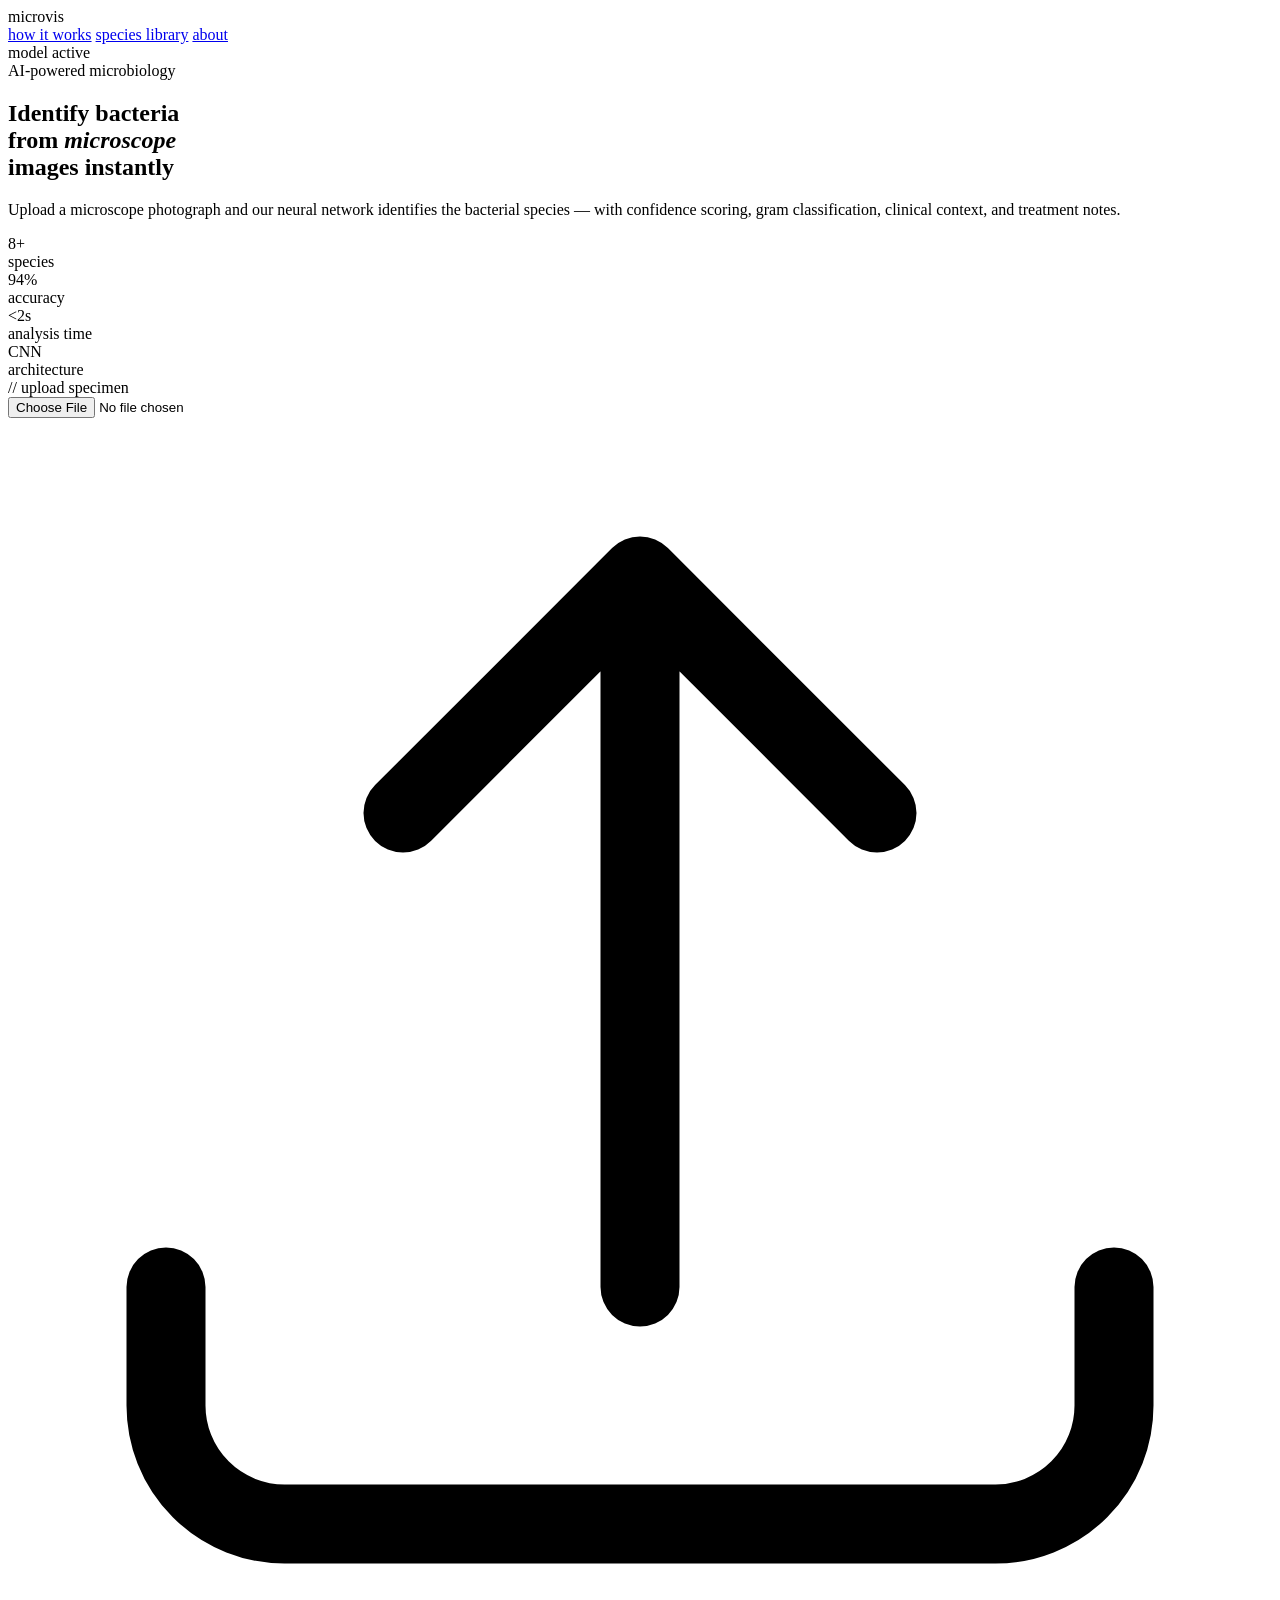
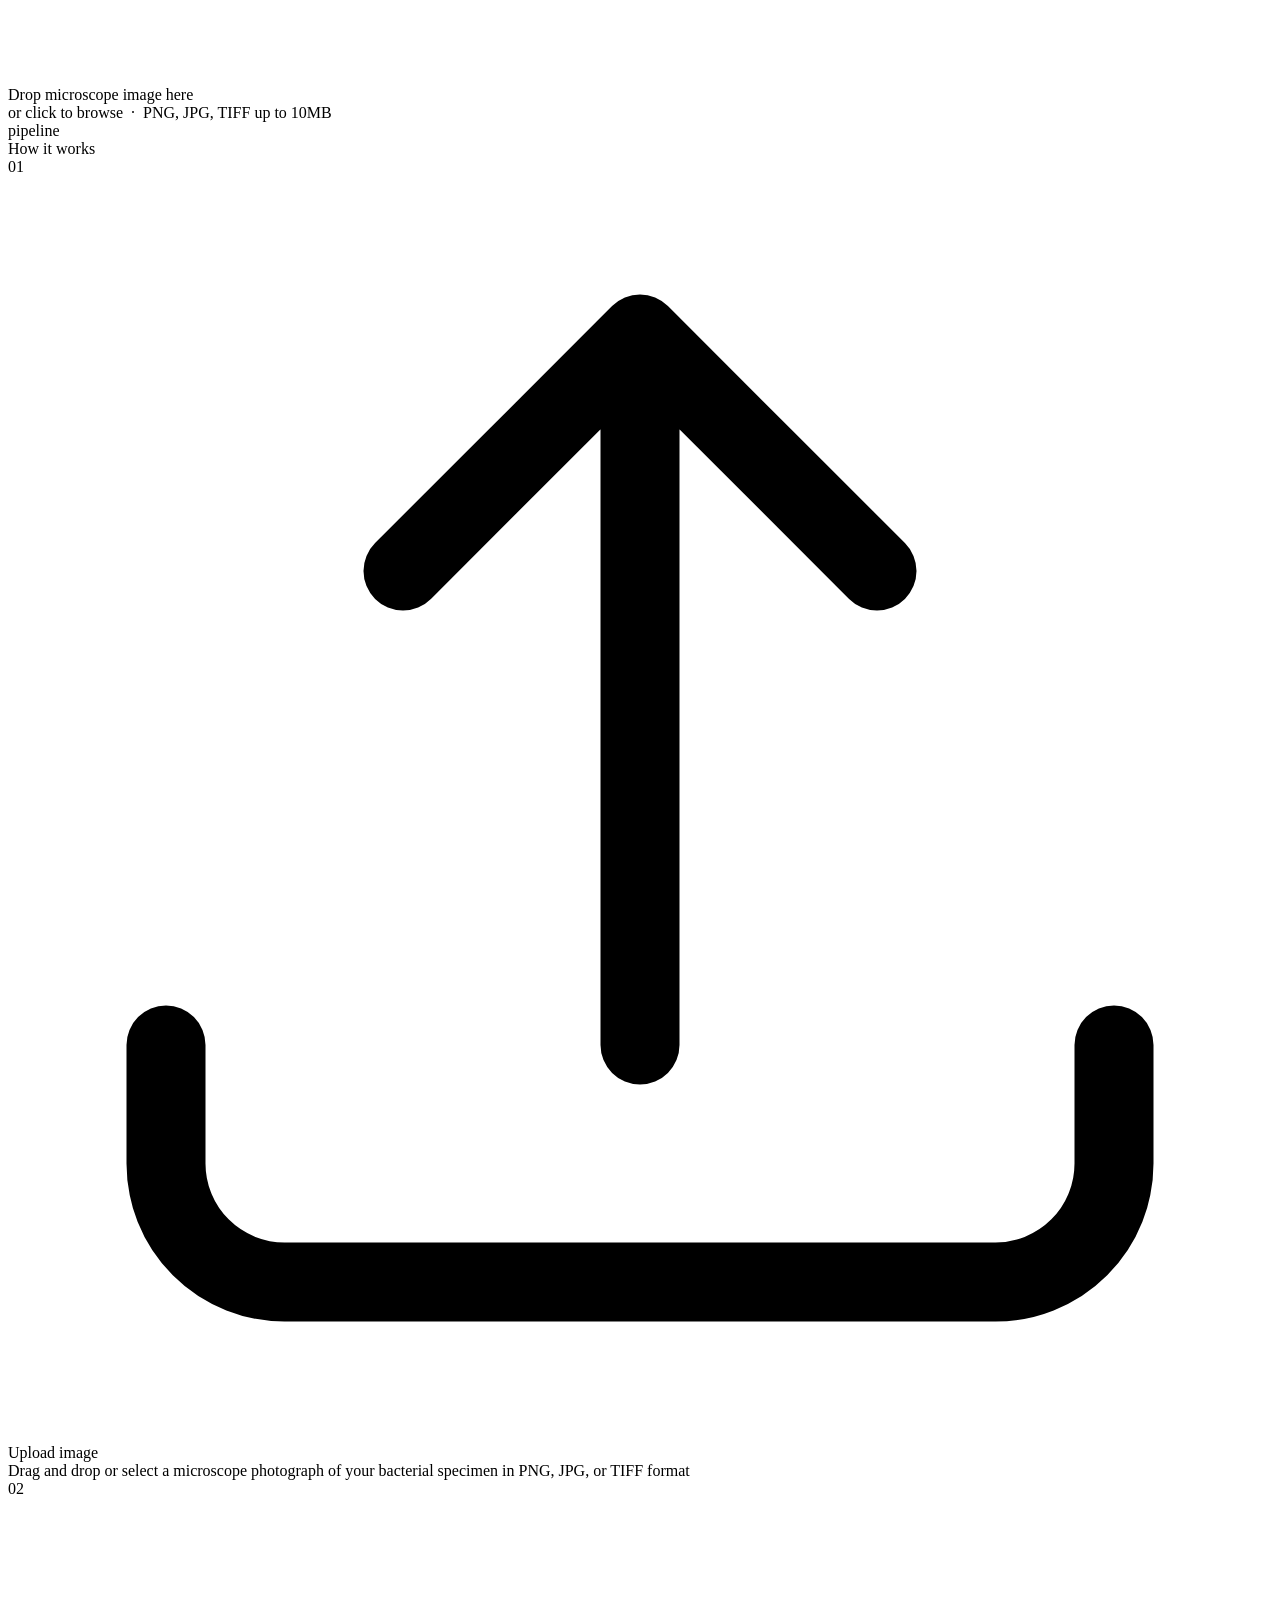
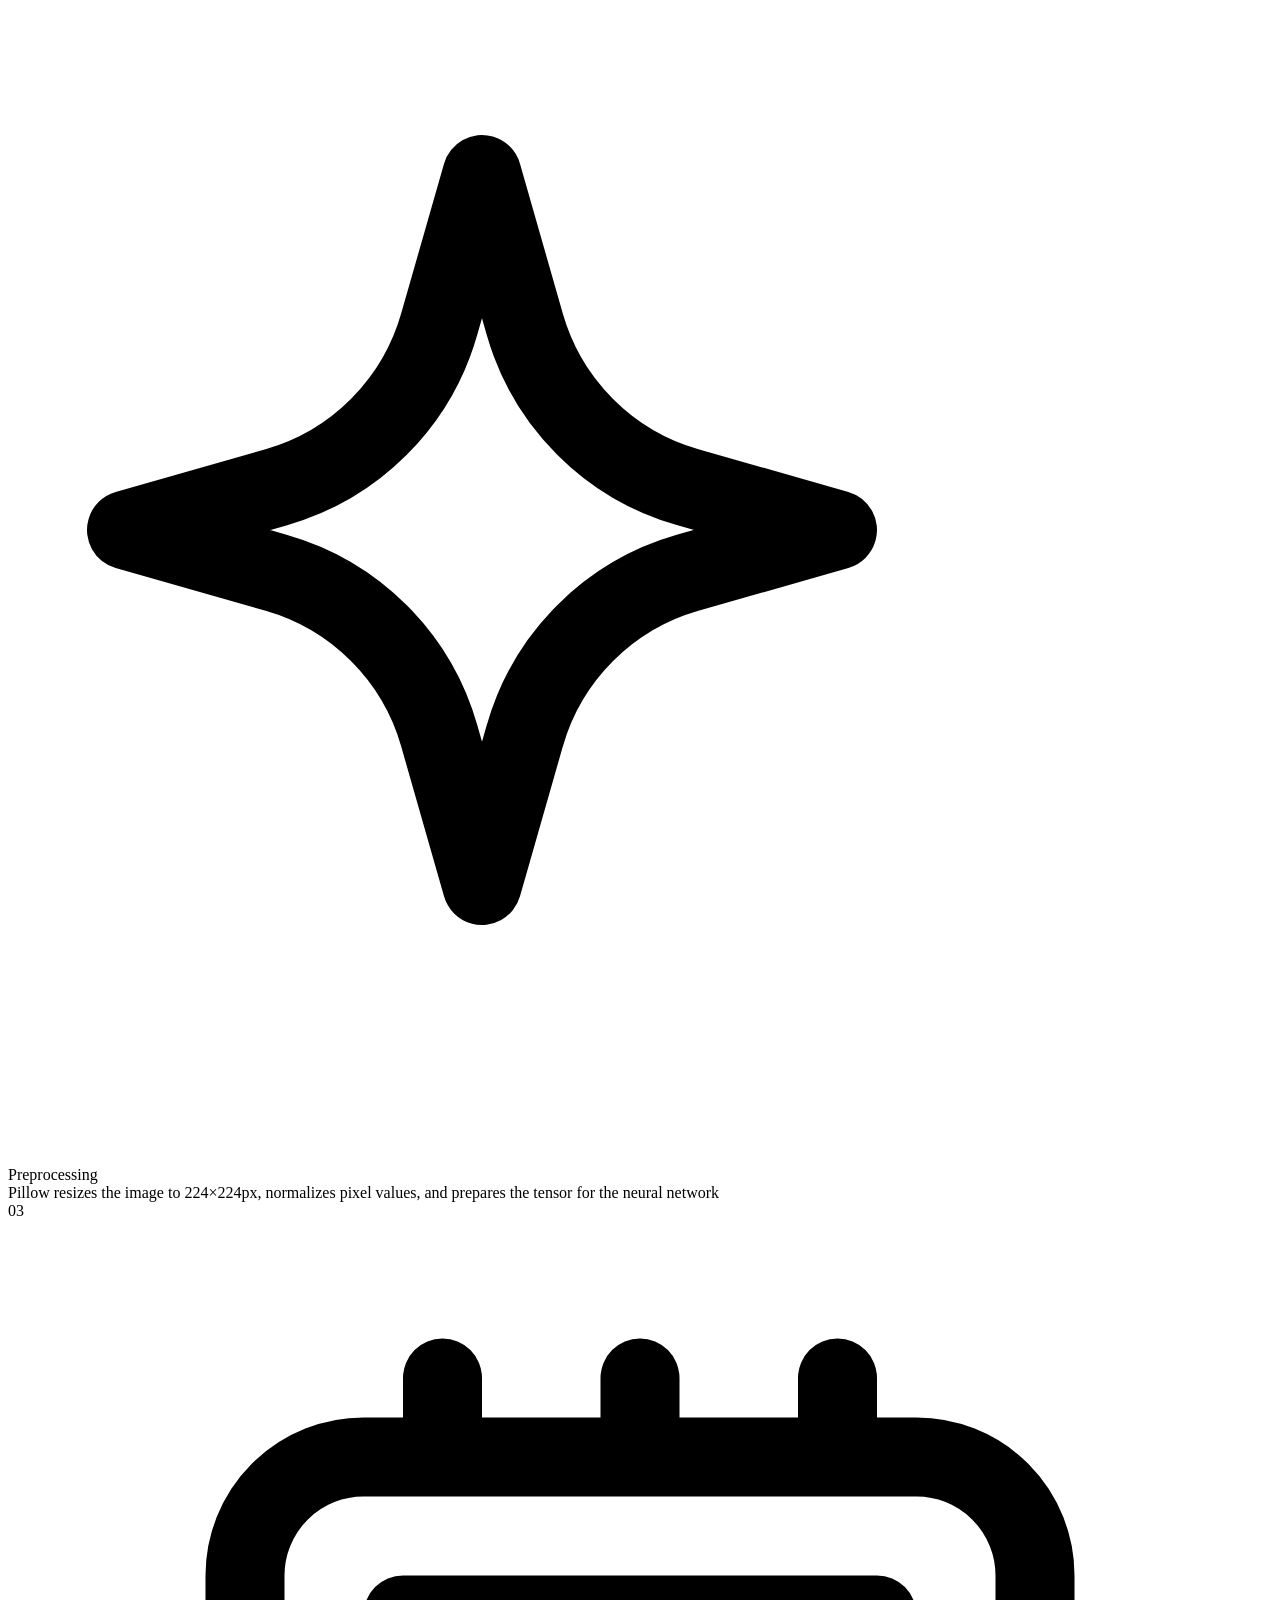
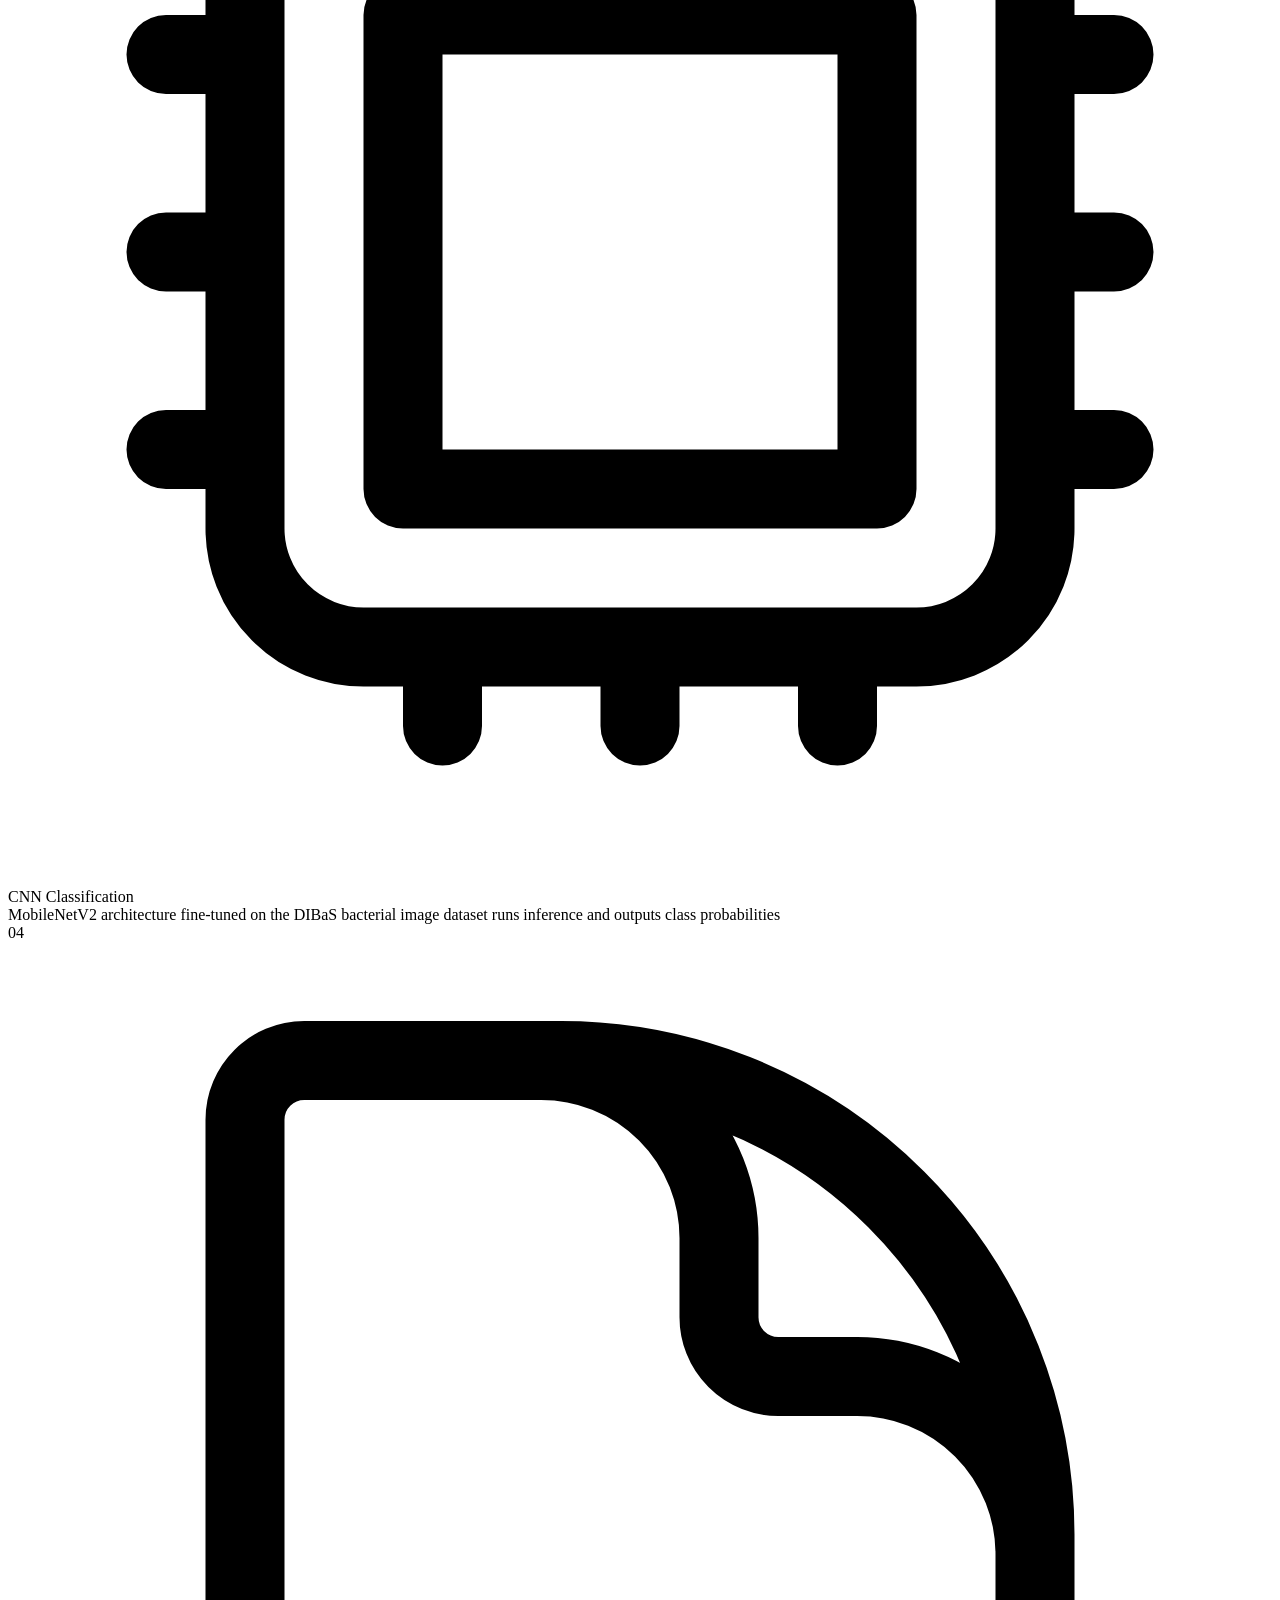
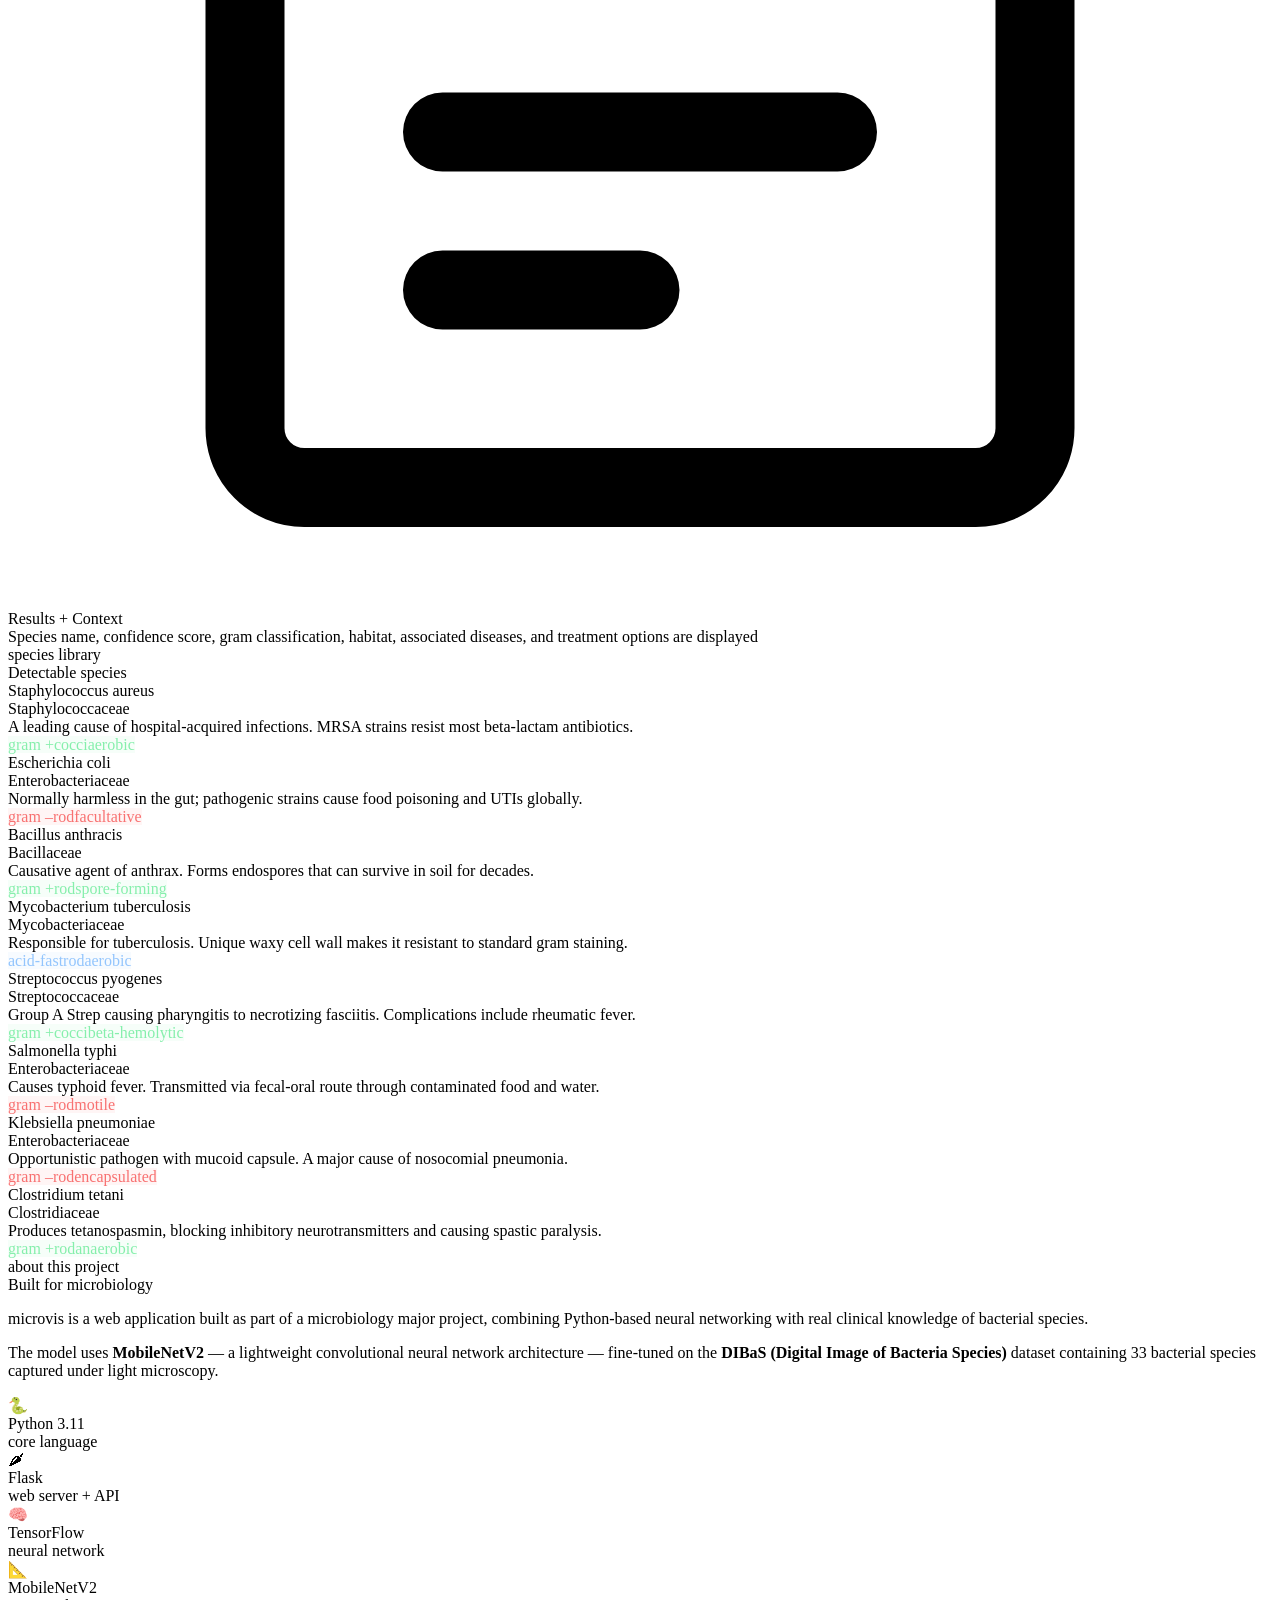
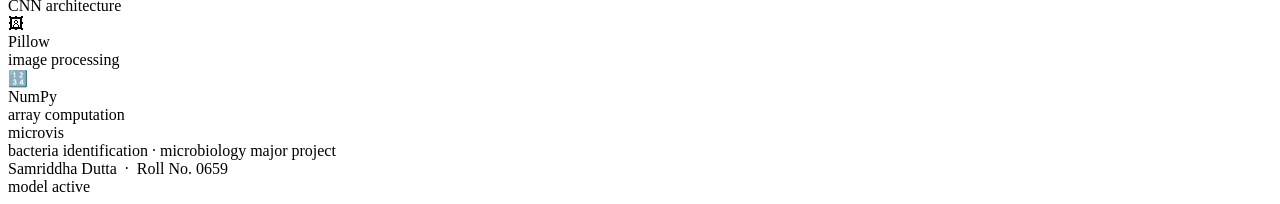
==== commit 77840a64: "Update index.html" ====
--- a/templates/index.html
+++ b/templates/index.html
@@ -289,6 +289,7 @@
         <span class="logo-text">microvis</span>
       </div>
       <div class="footer-sub">bacteria identification · microbiology major project</div>
+      <div class="footer-sub">Samriddha Dutta &nbsp;·&nbsp; Roll No. 0659</div>
     </div>
     <div class="footer-right">
       <div class="model-status">
